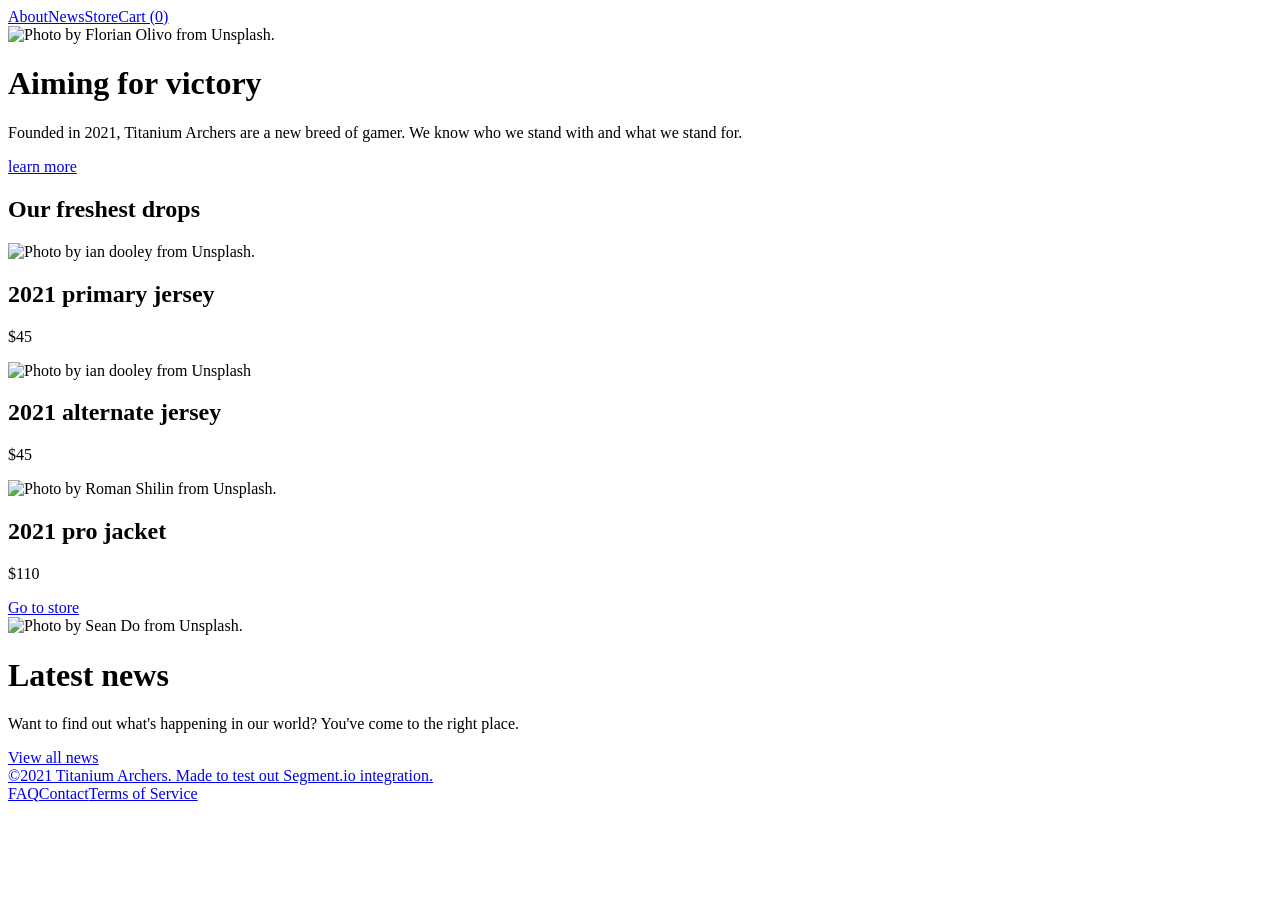
==== index.html @ 96008a9b "Update to raw permalink." ====
<html>
  
  <head>
    <meta charset="utf-8" />
    <title>Titanium Archers</title>
    <meta content="width=device-width, initial-scale=1" name="viewport" />
    <link href="https://raw.githubusercontent.com/philly-lim-segment/philly-lim-segment.github.io/f38d016e087133a6d7b415a7e4086a808b5444dc/assets/css/index.css"
        rel="stylesheet" type="text/css" />
    <script>
      !function(){var analytics=window.analytics=window.analytics||[];if(!analytics.initialize)if(analytics.invoked)window.console&&console.error&&console.error("Segment snippet included twice.");else{analytics.invoked=!0;analytics.methods=["trackSubmit","trackClick","trackLink","trackForm","pageview","identify","reset","group","track","ready","alias","debug","page","once","off","on","addSourceMiddleware","addIntegrationMiddleware","setAnonymousId","addDestinationMiddleware"];analytics.factory=function(e){return function(){var t=Array.prototype.slice.call(arguments);t.unshift(e);analytics.push(t);return analytics}};for(var e=0;e<analytics.methods.length;e++){var key=analytics.methods[e];analytics[key]=analytics.factory(key)}analytics.load=function(key,e){var t=document.createElement("script");t.type="text/javascript";t.async=!0;t.src="https://cdn.segment.com/analytics.js/v1/" + key + "/analytics.min.js";var n=document.getElementsByTagName("script")[0];n.parentNode.insertBefore(t,n);analytics._loadOptions=e};analytics._writeKey="2pdkknQ1s7WfhbpKEZfDA4I4xdh7lkjy";analytics.SNIPPET_VERSION="4.13.2";
      analytics.load("2pdkknQ1s7WfhbpKEZfDA4I4xdh7lkjy");
      analytics.page();
      }}();
    </script>
  
  </head>
  
  <body class="body">
    <div data-collapse="medium" data-animation="default" data-duration="400" role="banner" class="navbar w-nav">
        <div class="container w-container"><a href="#" class="brand w-nav-brand"><img
                    src="https://raw.githubusercontent.com/philly-lim-segment/philly-lim-segment.github.io/f38d016e087133a6d7b415a7e4086a808b5444dc/assets/branding/Logotype_TitaniumArchers.svg"
                    loading="lazy" alt="" class="image" /></a>
            <nav role="navigation" class="w-nav-menu"><a href="#" class="w-nav-link">About</a><a href="#"
                    class="w-nav-link">News</a><a href="#" class="w-nav-link">Store</a><a href="#"
                    class="w-nav-link">Cart (0)</a></nav>
            <div class="menu-button w-nav-button">
                <div class="w-icon-nav-menu"></div>
            </div>
        </div>
    </div>
    <header id="hero" class="hero header">
        <div class="flex-container header w-container">
            <div class="hero-image-mask header"><img
                    src="https://raw.githubusercontent.com/philly-lim-segment/philly-lim-segment.github.io/f38d016e087133a6d7b415a7e4086a808b5444dc/assets/images/florian-olivo-Mf23RF8xArY-unsplash.jpg"
                    sizes="(max-width: 767px) 100vw, 66vw"
                    alt="Photo by Florian Olivo from Unsplash."
                    class="hero-image header" /></div>
            <div class="div-block">
                <h1 class="heading-1">Aiming for victory</h1>
                <p class="paragraph">Founded in 2021, Titanium Archers are a new breed of gamer. We know who we stand
                    with and what we stand for.</p><a href="#" class="button w-button">learn more</a>
            </div>
        </div>
    </header>
    <section id="cards-section" class="merch">
        <div class="centered-container w-container">
            <h1 class="heading-1">Our freshest drops</h1>
            <div class="cards-grid-container">
                <div id="w-node-feea7abb-31f7-f611-3bdf-714df68090cf-1eb05556">
                    <div class="cards-image-mask"><img
                            src="https://raw.githubusercontent.com/philly-lim-segment/philly-lim-segment.github.io/f38d016e087133a6d7b415a7e4086a808b5444dc/assets/images/ian-dooley-wzRKn-AjKf4-unsplash.jpg"
                            sizes="(max-width: 479px) 87vw, (max-width: 767px) 92vw, (max-width: 991px) 31vw, 30vw"
                            alt="Photo by ian dooley from Unsplash."
                            class="cards-image" /></div>
                    <h2 class="heading-2">2021 primary jersey</h2>
                    <p class="paragraph">$45</p>
                </div>
                <div id="w-node-feea7abb-31f7-f611-3bdf-714df68090d6-1eb05556">
                    <div class="cards-image-mask"><img
                            src="https://raw.githubusercontent.com/philly-lim-segment/philly-lim-segment.github.io/f38d016e087133a6d7b415a7e4086a808b5444dc/assets/images/ian-dooley-FoF0w-d6Z74-unsplash.jpg"
                            sizes="(max-width: 479px) 87vw, (max-width: 767px) 92vw, (max-width: 991px) 31vw, 30vw"
                            alt="Photo by ian dooley from Unsplash"
                            class="cards-image" /></div>
                    <h2 id="w-node-feea7abb-31f7-f611-3bdf-714df68090d9-1eb05556" class="heading-2">2021 alternate
                        jersey</h2>
                    <p id="w-node-feea7abb-31f7-f611-3bdf-714df68090db-1eb05556" class="paragraph">$45</p>
                </div>
                <div id="w-node-feea7abb-31f7-f611-3bdf-714df68090dd-1eb05556">
                    <div class="cards-image-mask"><img
                            src="https://raw.githubusercontent.com/philly-lim-segment/philly-lim-segment.github.io/f38d016e087133a6d7b415a7e4086a808b5444dc/assets/images/roman-shilin-IDmp9MxIou4-unsplash.jpg"
                            sizes="(max-width: 479px) 87vw, (max-width: 767px) 92vw, (max-width: 991px) 31vw, 30vw"
                            alt="Photo by Roman Shilin from Unsplash."
                            class="cards-image" /></div>
                    <h2 id="w-node-feea7abb-31f7-f611-3bdf-714df68090e0-1eb05556" class="heading-2">2021 pro jacket</h2>
                    <p id="w-node-feea7abb-31f7-f611-3bdf-714df68090e2-1eb05556" class="paragraph">$110</p>
                </div>
            </div><a href="#" class="button w-button">Go to store</a>
        </div>
    </section>
    <header id="hero" class="hero footer">
        <div class="flex-container w-container">
            <div class="hero-image-mask footer"><img
                    src="https://raw.githubusercontent.com/philly-lim-segment/philly-lim-segment.github.io/f38d016e087133a6d7b415a7e4086a808b5444dc/assets/images/sean-do-EHLd2utEf68-unsplash.jpg"
                    sizes="(max-width: 767px) 100vw, 66vw"
                    alt="Photo by Sean Do from Unsplash."
                    class="hero-image footer" /></div>
            <div class="div-block footer">
                <h1 class="heading-1">Latest news</h1>
                <p class="paragraph">Want to find out what&#x27;s happening in our world? You&#x27;ve come to the right
                    place.</p><a href="#" class="button w-button">View all news</a>
            </div>
        </div>
    </header>
    <div data-collapse="medium" data-animation="default" data-duration="400" role="banner" class="navbar-footer w-nav">
        <div class="container w-container">
            <nav role="navigation" class="nav-menu w-nav-menu"><a href="#" class="w-nav-link">©2021 Titanium Archers. Made to test out Segment.io integration.</a>
            </nav>
            <nav role="navigation" class="w-nav-menu"><a href="#" class="w-nav-link">FAQ</a><a href="#"
                    class="w-nav-link">Contact</a><a href="#" class="w-nav-link">Terms of Service</a></nav>
        </div>
    </div>
  </body>
  
</html>
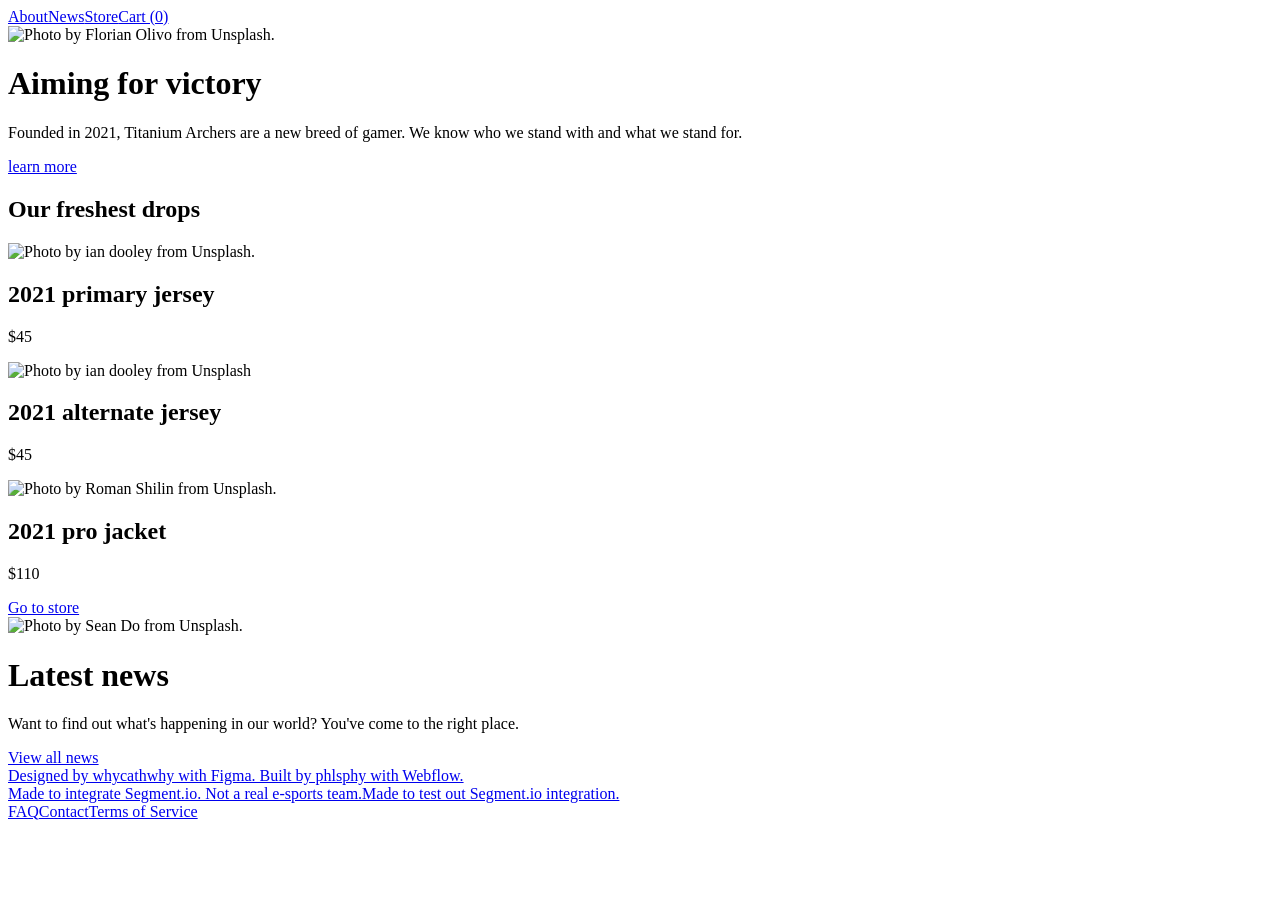
==== commit 2b51f427: "Add credits." ====
--- a/index.html
+++ b/index.html
@@ -93,7 +93,7 @@
     </header>
     <div data-collapse="medium" data-animation="default" data-duration="400" role="banner" class="navbar-footer w-nav">
         <div class="container w-container">
-            <nav role="navigation" class="nav-menu w-nav-menu"><a href="#" class="w-nav-link">©2021 Titanium Archers. Made to test out Segment.io integration.</a>
+            <nav role="navigation" class="nav-menu w-nav-menu"><a href="#" class="w-nav-link">Designed by whycathwhy with Figma. Built by phlsphy with Webflow.<br/>Made to integrate Segment.io. Not a real e-sports team.Made to test out Segment.io integration.</a>
             </nav>
             <nav role="navigation" class="w-nav-menu"><a href="#" class="w-nav-link">FAQ</a><a href="#"
                     class="w-nav-link">Contact</a><a href="#" class="w-nav-link">Terms of Service</a></nav>
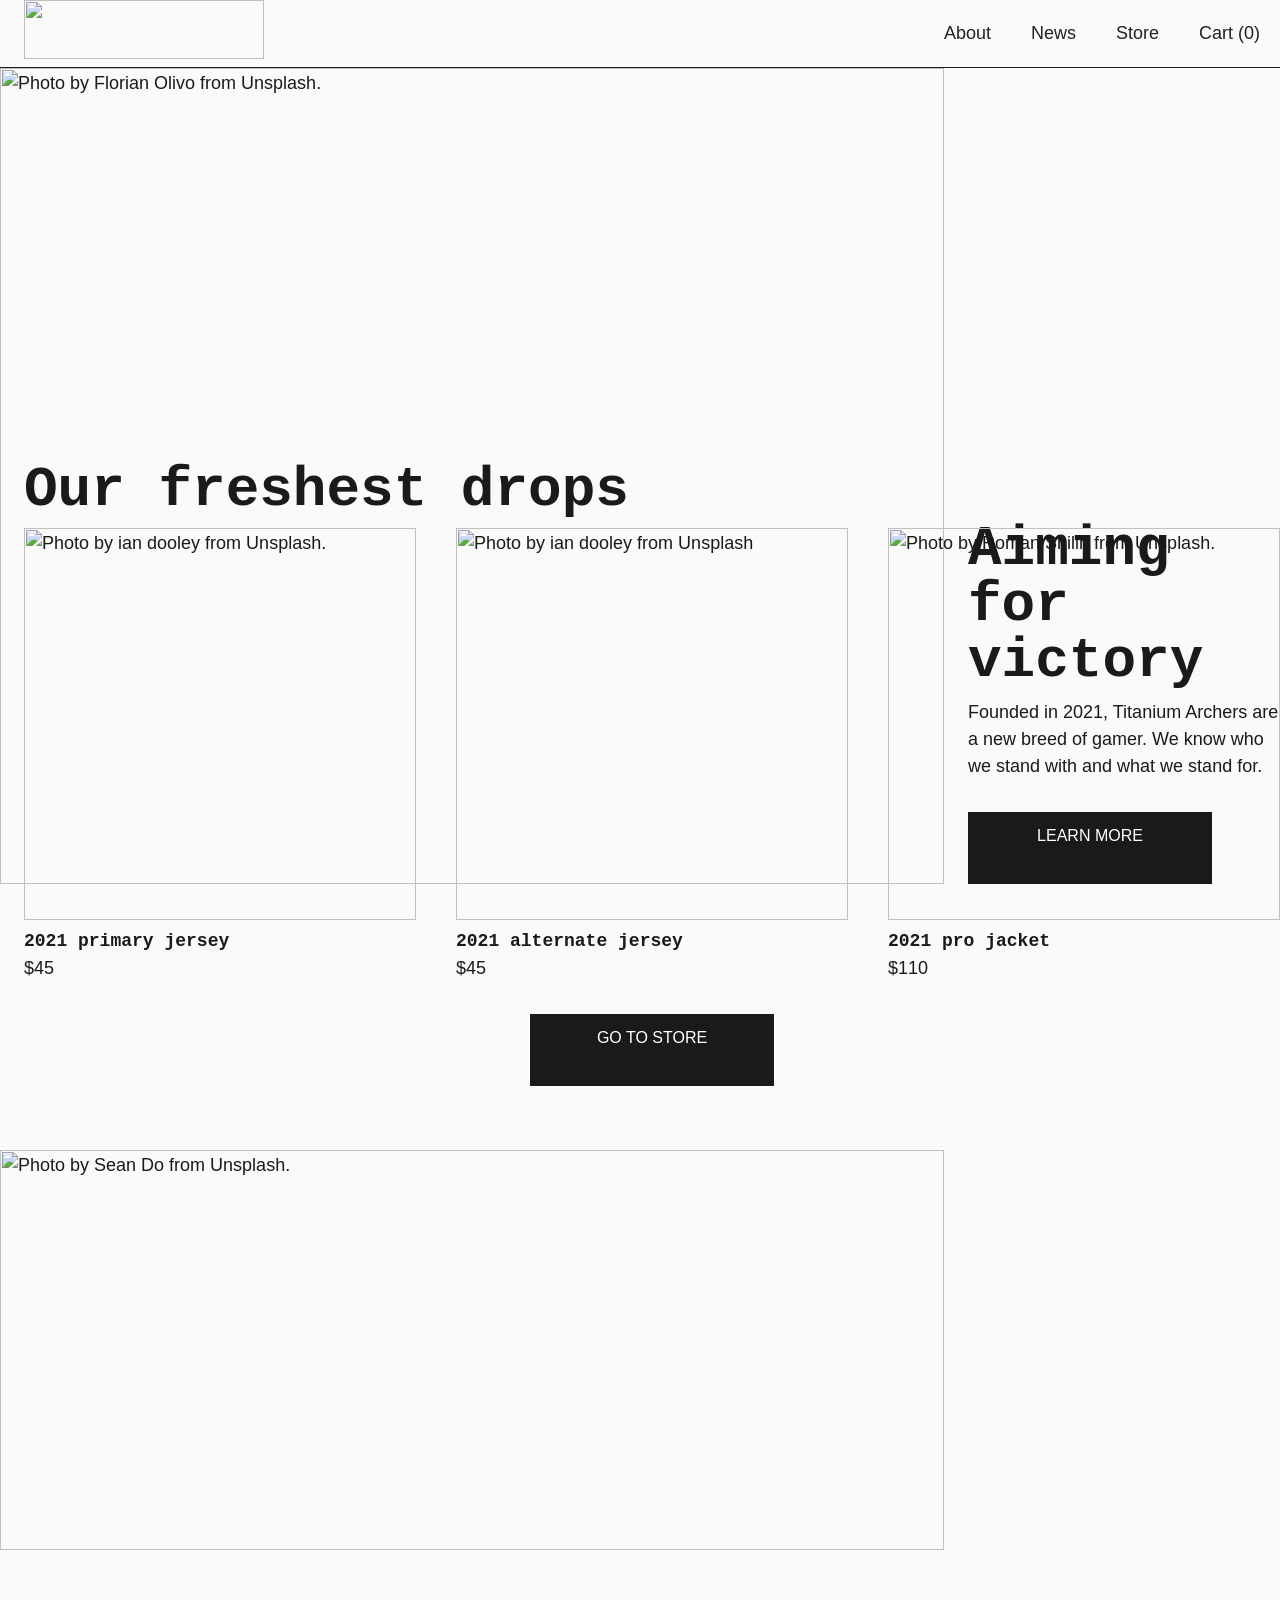
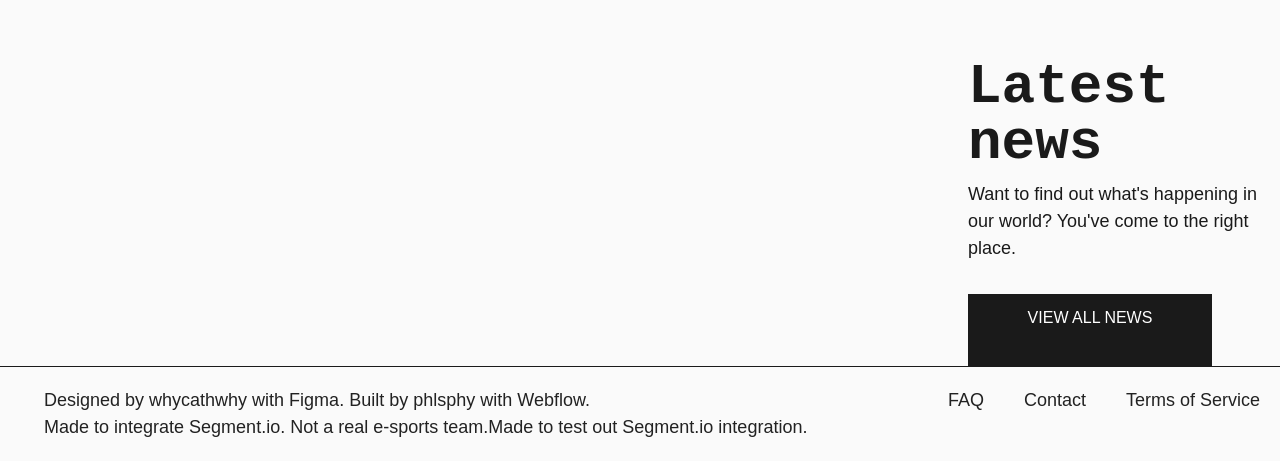
==== commit 1ff64597: "Fix attempt again at CSS." ====
--- a/index.html
+++ b/index.html
@@ -4,8 +4,11 @@
     <meta charset="utf-8" />
     <title>Titanium Archers</title>
     <meta content="width=device-width, initial-scale=1" name="viewport" />
-    <link href="https://raw.githubusercontent.com/philly-lim-segment/philly-lim-segment.github.io/f38d016e087133a6d7b415a7e4086a808b5444dc/assets/css/index.css"
+    <link href="/assets/css/index.css"
         rel="stylesheet" type="text/css" />
+    <link rel="preconnect" href="https://fonts.gstatic.com">
+    <link href="https://fonts.googleapis.com/css2?family=IBM+Plex+Mono:wght@700&family=Work+Sans&display=swap" rel="stylesheet">
+    
     <script>
       !function(){var analytics=window.analytics=window.analytics||[];if(!analytics.initialize)if(analytics.invoked)window.console&&console.error&&console.error("Segment snippet included twice.");else{analytics.invoked=!0;analytics.methods=["trackSubmit","trackClick","trackLink","trackForm","pageview","identify","reset","group","track","ready","alias","debug","page","once","off","on","addSourceMiddleware","addIntegrationMiddleware","setAnonymousId","addDestinationMiddleware"];analytics.factory=function(e){return function(){var t=Array.prototype.slice.call(arguments);t.unshift(e);analytics.push(t);return analytics}};for(var e=0;e<analytics.methods.length;e++){var key=analytics.methods[e];analytics[key]=analytics.factory(key)}analytics.load=function(key,e){var t=document.createElement("script");t.type="text/javascript";t.async=!0;t.src="https://cdn.segment.com/analytics.js/v1/" + key + "/analytics.min.js";var n=document.getElementsByTagName("script")[0];n.parentNode.insertBefore(t,n);analytics._loadOptions=e};analytics._writeKey="2pdkknQ1s7WfhbpKEZfDA4I4xdh7lkjy";analytics.SNIPPET_VERSION="4.13.2";
       analytics.load("2pdkknQ1s7WfhbpKEZfDA4I4xdh7lkjy");
--- a/assets/css/index.css
+++ b/assets/css/index.css
@@ -0,0 +1,467 @@
+/* Generated on: Sun May 16 2021 14:53:35 GMT+0000 (Coordinated Universal Time) */
+/* ==========================================================================
+   normalize.css v3.0.3 | MIT License | github.com/necolas/normalize.css 
+   ========================================================================== */
+/*! normalize.css v3.0.3 | MIT License | github.com/necolas/normalize.css */html{font-family:sans-serif;-ms-text-size-adjust:100%;-webkit-text-size-adjust:100%}body{margin:0}article,aside,details,figcaption,figure,footer,header,hgroup,main,menu,nav,section,summary{display:block}audio,canvas,progress,video{display:inline-block;vertical-align:baseline}audio:not([controls]){display:none;height:0}[hidden],template{display:none}a{background-color:transparent}a:active,a:hover{outline:0}abbr[title]{border-bottom:1px dotted}b,strong{font-weight:bold}dfn{font-style:italic}h1{font-size:2em;margin:.67em 0}mark{background:#ff0;color:#000}small{font-size:80%}sub,sup{font-size:75%;line-height:0;position:relative;vertical-align:baseline}sup{top:-0.5em}sub{bottom:-0.25em}img{border:0}svg:not(:root){overflow:hidden}figure{margin:1em 40px}hr{box-sizing:content-box;height:0}pre{overflow:auto}code,kbd,pre,samp{font-family:monospace,monospace;font-size:1em}button,input,optgroup,select,textarea{color:inherit;font:inherit;margin:0}button{overflow:visible}button,select{text-transform:none}button,html input[type="button"],input[type="reset"]{-webkit-appearance:button;cursor:pointer}button[disabled],html input[disabled]{cursor:default}button::-moz-focus-inner,input::-moz-focus-inner{border:0;padding:0}input{line-height:normal}input[type="checkbox"],input[type="radio"]{box-sizing:border-box;padding:0}input[type="number"]::-webkit-inner-spin-button,input[type="number"]::-webkit-outer-spin-button{height:auto}input[type="search"]{-webkit-appearance:none}input[type="search"]::-webkit-search-cancel-button,input[type="search"]::-webkit-search-decoration{-webkit-appearance:none}fieldset{border:1px solid #c0c0c0;margin:0 2px;padding:.35em .625em .75em}legend{border:0;padding:0}textarea{overflow:auto}optgroup{font-weight:bold}table{border-collapse:collapse;border-spacing:0}td,th{padding:0}
+
+/* ==========================================================================
+   Start of base Webflow CSS - If you're looking for some ultra-clean CSS, skip the boilerplate and see the unminified code below.
+   ========================================================================== */
+    html{height:100%}body{margin:0;min-height:100%;background-color:#fff;font-family:Arial,sans-serif;font-size:14px;line-height:20px;color:#333}img{max-width:100%;vertical-align:middle;display:inline-block}html.w-mod-touch *{background-attachment:scroll !important}.w-block{display:block}.w-inline-block{max-width:100%;display:inline-block}.w-clearfix:before,.w-clearfix:after{content:" ";display:table;grid-column-start:1;grid-row-start:1;grid-column-end:2;grid-row-end:2}.w-clearfix:after{clear:both}.w-hidden{display:none}.w-button{display:inline-block;padding:9px 15px;background-color:#3898EC;color:white;border:0;line-height:inherit;text-decoration:none;cursor:pointer;border-radius:0}input.w-button{-webkit-appearance:button}html[data-w-dynpage] [data-w-cloak]{color:transparent !important}.w-webflow-badge,.w-webflow-badge *{position:static;left:auto;top:auto;right:auto;bottom:auto;z-index:auto;display:block;visibility:visible;overflow:visible;overflow-x:visible;overflow-y:visible;box-sizing:border-box;width:auto;height:auto;max-height:none;max-width:none;min-height:0;min-width:0;margin:0;padding:0;float:none;clear:none;border:0 none transparent;border-radius:0;background:none;background-image:none;background-position:0 0;background-size:auto auto;background-repeat:repeat;background-origin:padding-box;background-clip:border-box;background-attachment:scroll;background-color:transparent;box-shadow:none;opacity:1;transform:none;transition:none;direction:ltr;font-family:inherit;font-weight:inherit;color:inherit;font-size:inherit;line-height:inherit;font-style:inherit;font-variant:inherit;text-align:inherit;letter-spacing:inherit;text-decoration:inherit;text-indent:0;text-transform:inherit;list-style-type:disc;text-shadow:none;font-smoothing:auto;vertical-align:baseline;cursor:inherit;white-space:inherit;word-break:normal;word-spacing:normal;word-wrap:normal}.w-webflow-badge{position:fixed !important;display:inline-block !important;visibility:visible !important;z-index:2147483647 !important;top:auto !important;right:12px !important;bottom:12px !important;left:auto !important;color:#AAADB0 !important;background-color:#fff !important;border-radius:3px !important;padding:6px 8px 6px 6px !important;font-size:12px !important;opacity:1 !important;line-height:14px !important;text-decoration:none !important;transform:none !important;margin:0 !important;width:auto !important;height:auto !important;overflow:visible !important;white-space:nowrap;box-shadow:0 0 0 1px rgba(0,0,0,0.1),0 1px 3px rgba(0,0,0,0.1);cursor:pointer}.w-webflow-badge>img{display:inline-block !important;visibility:visible !important;opacity:1 !important;vertical-align:middle !important}h1,h2,h3,h4,h5,h6{font-weight:bold;margin-bottom:10px}h1{font-size:38px;line-height:44px;margin-top:20px}h2{font-size:32px;line-height:36px;margin-top:20px}h3{font-size:24px;line-height:30px;margin-top:20px}h4{font-size:18px;line-height:24px;margin-top:10px}h5{font-size:14px;line-height:20px;margin-top:10px}h6{font-size:12px;line-height:18px;margin-top:10px}p{margin-top:0;margin-bottom:10px}blockquote{margin:0 0 10px 0;padding:10px 20px;border-left:5px solid #E2E2E2;font-size:18px;line-height:22px}figure{margin:0;margin-bottom:10px}figcaption{margin-top:5px;text-align:center}ul,ol{margin-top:0;margin-bottom:10px;padding-left:40px}.w-list-unstyled{padding-left:0;list-style:none}.w-embed:before,.w-embed:after{content:" ";display:table;grid-column-start:1;grid-row-start:1;grid-column-end:2;grid-row-end:2}.w-embed:after{clear:both}.w-video{width:100%;position:relative;padding:0}.w-video iframe,.w-video object,.w-video embed{position:absolute;top:0;left:0;width:100%;height:100%}fieldset{padding:0;margin:0;border:0}button,html input[type="button"],input[type="reset"]{border:0;cursor:pointer;-webkit-appearance:button}.w-form{margin:0 0 15px}.w-form-done{display:none;padding:20px;text-align:center;background-color:#dddddd}.w-form-fail{display:none;margin-top:10px;padding:10px;background-color:#ffdede}label{display:block;margin-bottom:5px;font-weight:bold}.w-input,.w-select{display:block;width:100%;height:38px;padding:8px 12px;margin-bottom:10px;font-size:14px;line-height:1.42857143;color:#333333;vertical-align:middle;background-color:#ffffff;border:1px solid #cccccc}.w-input:-moz-placeholder,.w-select:-moz-placeholder{color:#999}.w-input::-moz-placeholder,.w-select::-moz-placeholder{color:#999;opacity:1}.w-input:-ms-input-placeholder,.w-select:-ms-input-placeholder{color:#999}.w-input::-webkit-input-placeholder,.w-select::-webkit-input-placeholder{color:#999}.w-input:focus,.w-select:focus{border-color:#3898EC;outline:0}.w-input[disabled],.w-select[disabled],.w-input[readonly],.w-select[readonly],fieldset[disabled] .w-input,fieldset[disabled] .w-select{cursor:not-allowed;background-color:#eeeeee}textarea.w-input,textarea.w-select{height:auto}.w-select{background-color:#f3f3f3}.w-select[multiple]{height:auto}.w-form-label{display:inline-block;cursor:pointer;font-weight:normal;margin-bottom:0}.w-radio{display:block;margin-bottom:5px;padding-left:20px}.w-radio:before,.w-radio:after{content:" ";display:table;grid-column-start:1;grid-row-start:1;grid-column-end:2;grid-row-end:2}.w-radio:after{clear:both}.w-radio-input{margin:4px 0 0;margin-top:1px \9;line-height:normal;float:left;margin-left:-20px}.w-radio-input{margin-top:3px}.w-file-upload{display:block;margin-bottom:10px}.w-file-upload-input{width:.1px;height:.1px;opacity:0;overflow:hidden;position:absolute;z-index:-100}.w-file-upload-default,.w-file-upload-uploading,.w-file-upload-success{display:inline-block;color:#333333}.w-file-upload-error{display:block;margin-top:10px}.w-file-upload-default.w-hidden,.w-file-upload-uploading.w-hidden,.w-file-upload-error.w-hidden,.w-file-upload-success.w-hidden{display:none}.w-file-upload-uploading-btn{display:flex;font-size:14px;font-weight:normal;cursor:pointer;margin:0;padding:8px 12px;border:1px solid #cccccc;background-color:#fafafa}.w-file-upload-file{display:flex;flex-grow:1;justify-content:space-between;margin:0;padding:8px 9px 8px 11px;border:1px solid #cccccc;background-color:#fafafa}.w-file-upload-file-name{font-size:14px;font-weight:normal;display:block}.w-file-remove-link{margin-top:3px;margin-left:10px;width:auto;height:auto;padding:3px;display:block;cursor:pointer}.w-icon-file-upload-remove{margin:auto;font-size:10px}.w-file-upload-error-msg{display:inline-block;color:#ea384c;padding:2px 0}.w-file-upload-info{display:inline-block;line-height:38px;padding:0 12px}.w-file-upload-label{display:inline-block;font-size:14px;font-weight:normal;cursor:pointer;margin:0;padding:8px 12px;border:1px solid #cccccc;background-color:#fafafa}.w-icon-file-upload-icon,.w-icon-file-upload-uploading{display:inline-block;margin-right:8px;width:20px}.w-icon-file-upload-uploading{height:20px}.w-container{margin-left:auto;margin-right:auto;max-width:940px}.w-container:before,.w-container:after{content:" ";display:table;grid-column-start:1;grid-row-start:1;grid-column-end:2;grid-row-end:2}.w-container:after{clear:both}.w-container .w-row{margin-left:-10px;margin-right:-10px}.w-row:before,.w-row:after{content:" ";display:table;grid-column-start:1;grid-row-start:1;grid-column-end:2;grid-row-end:2}.w-row:after{clear:both}.w-row .w-row{margin-left:0;margin-right:0}.w-col{position:relative;float:left;width:100%;min-height:1px;padding-left:10px;padding-right:10px}.w-col .w-col{padding-left:0;padding-right:0}.w-col-1{width:8.33333333%}.w-col-2{width:16.66666667%}.w-col-3{width:25%}.w-col-4{width:33.33333333%}.w-col-5{width:41.66666667%}.w-col-6{width:50%}.w-col-7{width:58.33333333%}.w-col-8{width:66.66666667%}.w-col-9{width:75%}.w-col-10{width:83.33333333%}.w-col-11{width:91.66666667%}.w-col-12{width:100%}.w-hidden-main{display:none !important}@media screen and (max-width:991px){.w-container{max-width:728px}.w-hidden-main{display:inherit !important}.w-hidden-medium{display:none !important}.w-col-medium-1{width:8.33333333%}.w-col-medium-2{width:16.66666667%}.w-col-medium-3{width:25%}.w-col-medium-4{width:33.33333333%}.w-col-medium-5{width:41.66666667%}.w-col-medium-6{width:50%}.w-col-medium-7{width:58.33333333%}.w-col-medium-8{width:66.66666667%}.w-col-medium-9{width:75%}.w-col-medium-10{width:83.33333333%}.w-col-medium-11{width:91.66666667%}.w-col-medium-12{width:100%}.w-col-stack{width:100%;left:auto;right:auto}}@media screen and (max-width:767px){.w-hidden-main{display:inherit !important}.w-hidden-medium{display:inherit !important}.w-hidden-small{display:none !important}.w-row,.w-container .w-row{margin-left:0;margin-right:0}.w-col{width:100%;left:auto;right:auto}.w-col-small-1{width:8.33333333%}.w-col-small-2{width:16.66666667%}.w-col-small-3{width:25%}.w-col-small-4{width:33.33333333%}.w-col-small-5{width:41.66666667%}.w-col-small-6{width:50%}.w-col-small-7{width:58.33333333%}.w-col-small-8{width:66.66666667%}.w-col-small-9{width:75%}.w-col-small-10{width:83.33333333%}.w-col-small-11{width:91.66666667%}.w-col-small-12{width:100%}}@media screen and (max-width:479px){.w-container{max-width:none}.w-hidden-main{display:inherit !important}.w-hidden-medium{display:inherit !important}.w-hidden-small{display:inherit !important}.w-hidden-tiny{display:none !important}.w-col{width:100%}.w-col-tiny-1{width:8.33333333%}.w-col-tiny-2{width:16.66666667%}.w-col-tiny-3{width:25%}.w-col-tiny-4{width:33.33333333%}.w-col-tiny-5{width:41.66666667%}.w-col-tiny-6{width:50%}.w-col-tiny-7{width:58.33333333%}.w-col-tiny-8{width:66.66666667%}.w-col-tiny-9{width:75%}.w-col-tiny-10{width:83.33333333%}.w-col-tiny-11{width:91.66666667%}.w-col-tiny-12{width:100%}}.w-widget{position:relative}.w-widget-map{width:100%;height:400px}.w-widget-map label{width:auto;display:inline}.w-widget-map img{max-width:inherit}.w-widget-map .gm-style-iw{text-align:center}.w-widget-map .gm-style-iw>button{display:none !important}.w-widget-twitter{overflow:hidden}.w-widget-twitter-count-shim{display:inline-block;vertical-align:top;position:relative;width:28px;height:20px;text-align:center;background:white;border:#758696 solid 1px;border-radius:3px}.w-widget-twitter-count-shim *{pointer-events:none;-webkit-user-select:none;-moz-user-select:none;-ms-user-select:none;user-select:none}.w-widget-twitter-count-shim .w-widget-twitter-count-inner{position:relative;font-size:15px;line-height:12px;text-align:center;color:#999;font-family:serif}.w-widget-twitter-count-shim .w-widget-twitter-count-clear{position:relative;display:block}.w-widget-twitter-count-shim.w--large{width:36px;height:28px}.w-widget-twitter-count-shim.w--large .w-widget-twitter-count-inner{font-size:18px;line-height:18px}.w-widget-twitter-count-shim:not(.w--vertical){margin-left:5px;margin-right:8px}.w-widget-twitter-count-shim:not(.w--vertical).w--large{margin-left:6px}.w-widget-twitter-count-shim:not(.w--vertical):before,.w-widget-twitter-count-shim:not(.w--vertical):after{top:50%;left:0;border:solid transparent;content:" ";height:0;width:0;position:absolute;pointer-events:none}.w-widget-twitter-count-shim:not(.w--vertical):before{border-color:rgba(117,134,150,0);border-right-color:#5d6c7b;border-width:4px;margin-left:-9px;margin-top:-4px}.w-widget-twitter-count-shim:not(.w--vertical).w--large:before{border-width:5px;margin-left:-10px;margin-top:-5px}.w-widget-twitter-count-shim:not(.w--vertical):after{border-color:rgba(255,255,255,0);border-right-color:white;border-width:4px;margin-left:-8px;margin-top:-4px}.w-widget-twitter-count-shim:not(.w--vertical).w--large:after{border-width:5px;margin-left:-9px;margin-top:-5px}.w-widget-twitter-count-shim.w--vertical{width:61px;height:33px;margin-bottom:8px}.w-widget-twitter-count-shim.w--vertical:before,.w-widget-twitter-count-shim.w--vertical:after{top:100%;left:50%;border:solid transparent;content:" ";height:0;width:0;position:absolute;pointer-events:none}.w-widget-twitter-count-shim.w--vertical:before{border-color:rgba(117,134,150,0);border-top-color:#5d6c7b;border-width:5px;margin-left:-5px}.w-widget-twitter-count-shim.w--vertical:after{border-color:rgba(255,255,255,0);border-top-color:white;border-width:4px;margin-left:-4px}.w-widget-twitter-count-shim.w--vertical .w-widget-twitter-count-inner{font-size:18px;line-height:22px}.w-widget-twitter-count-shim.w--vertical.w--large{width:76px}.w-widget-gplus{overflow:hidden}.w-background-video{position:relative;overflow:hidden;height:500px;color:white}.w-background-video>video{background-size:cover;background-position:50% 50%;position:absolute;margin:auto;width:100%;height:100%;right:-100%;bottom:-100%;top:-100%;left:-100%;object-fit:cover;z-index:-100}.w-background-video>video::-webkit-media-controls-start-playback-button{display:none !important;-webkit-appearance:none}.w-slider{position:relative;height:300px;text-align:center;background:#dddddd;clear:both;-webkit-tap-highlight-color:rgba(0,0,0,0);tap-highlight-color:rgba(0,0,0,0)}.w-slider-mask{position:relative;display:block;overflow:hidden;z-index:1;left:0;right:0;height:100%;white-space:nowrap}.w-slide{position:relative;display:inline-block;vertical-align:top;width:100%;height:100%;white-space:normal;text-align:left}.w-slider-nav{position:absolute;z-index:2;top:auto;right:0;bottom:0;left:0;margin:auto;padding-top:10px;height:40px;text-align:center;-webkit-tap-highlight-color:rgba(0,0,0,0);tap-highlight-color:rgba(0,0,0,0)}.w-slider-nav.w-round>div{border-radius:100%}.w-slider-nav.w-num>div{width:auto;height:auto;padding:.2em .5em;font-size:inherit;line-height:inherit}.w-slider-nav.w-shadow>div{box-shadow:0 0 3px rgba(51,51,51,0.4)}.w-slider-nav-invert{color:#fff}.w-slider-nav-invert>div{background-color:rgba(34,34,34,0.4)}.w-slider-nav-invert>div.w-active{background-color:#222}.w-slider-dot{position:relative;display:inline-block;width:1em;height:1em;background-color:rgba(255,255,255,0.4);cursor:pointer;margin:0 3px .5em;transition:background-color 100ms,color 100ms}.w-slider-dot.w-active{background-color:#fff}.w-slider-dot:focus{outline:none;box-shadow:0 0 0 2px #fff}.w-slider-dot:focus.w-active{box-shadow:none}.w-slider-arrow-left,.w-slider-arrow-right{position:absolute;width:80px;top:0;right:0;bottom:0;left:0;margin:auto;cursor:pointer;overflow:hidden;color:white;font-size:40px;-webkit-tap-highlight-color:rgba(0,0,0,0);tap-highlight-color:rgba(0,0,0,0);-webkit-user-select:none;-moz-user-select:none;-ms-user-select:none;user-select:none}.w-slider-arrow-left [class^="w-icon-"],.w-slider-arrow-right [class^="w-icon-"],.w-slider-arrow-left [class*=" w-icon-"],.w-slider-arrow-right [class*=" w-icon-"]{position:absolute}.w-slider-arrow-left:focus,.w-slider-arrow-right:focus{outline:0}.w-slider-arrow-left{z-index:3;right:auto}.w-slider-arrow-right{z-index:4;left:auto}.w-icon-slider-left,.w-icon-slider-right{top:0;right:0;bottom:0;left:0;margin:auto;width:1em;height:1em}.w-slider-aria-label{border:0;clip:rect(0 0 0 0);height:1px;margin:-1px;overflow:hidden;padding:0;position:absolute;width:1px}.w-dropdown{display:inline-block;position:relative;text-align:left;margin-left:auto;margin-right:auto;z-index:900}.w-dropdown-btn,.w-dropdown-toggle,.w-dropdown-link{position:relative;vertical-align:top;text-decoration:none;color:#222222;padding:20px;text-align:left;margin-left:auto;margin-right:auto;white-space:nowrap}.w-dropdown-toggle{-webkit-user-select:none;-moz-user-select:none;-ms-user-select:none;user-select:none;display:inline-block;cursor:pointer;padding-right:40px}.w-dropdown-toggle:focus{outline:0}.w-icon-dropdown-toggle{position:absolute;top:0;right:0;bottom:0;margin:auto;margin-right:20px;width:1em;height:1em}.w-dropdown-list{position:absolute;background:#dddddd;display:none;min-width:100%}.w-dropdown-list.w--open{display:block}.w-dropdown-link{padding:10px 20px;display:block;color:#222222}.w-dropdown-link.w--current{color:#0082f3}.w-dropdown-link:focus{outline:0}@media screen and (max-width:767px){.w-nav-brand{padding-left:10px}}.w-lightbox-backdrop{color:#000;cursor:auto;font-family:serif;font-size:medium;font-style:normal;font-variant:normal;font-weight:normal;letter-spacing:normal;line-height:normal;list-style:disc;text-align:start;text-indent:0;text-shadow:none;text-transform:none;visibility:visible;white-space:normal;word-break:normal;word-spacing:normal;word-wrap:normal;position:fixed;top:0;right:0;bottom:0;left:0;color:#fff;font-family:"Helvetica Neue",Helvetica,Ubuntu,"Segoe UI",Verdana,sans-serif;font-size:17px;line-height:1.2;font-weight:300;text-align:center;background:rgba(0,0,0,0.9);z-index:2000;outline:0;opacity:0;-webkit-user-select:none;-moz-user-select:none;-ms-user-select:none;-webkit-tap-highlight-color:transparent;-webkit-transform:translate(0, 0)}.w-lightbox-backdrop,.w-lightbox-container{height:100%;overflow:auto;-webkit-overflow-scrolling:touch}.w-lightbox-content{position:relative;height:100vh;overflow:hidden}.w-lightbox-view{position:absolute;width:100vw;height:100vh;opacity:0}.w-lightbox-view:before{content:"";height:100vh}.w-lightbox-group,.w-lightbox-group .w-lightbox-view,.w-lightbox-group .w-lightbox-view:before{height:86vh}.w-lightbox-frame,.w-lightbox-view:before{display:inline-block;vertical-align:middle}.w-lightbox-figure{position:relative;margin:0}.w-lightbox-group .w-lightbox-figure{cursor:pointer}.w-lightbox-img{width:auto;height:auto;max-width:none}.w-lightbox-image{display:block;float:none;max-width:100vw;max-height:100vh}.w-lightbox-group .w-lightbox-image{max-height:86vh}.w-lightbox-caption{position:absolute;right:0;bottom:0;left:0;padding:.5em 1em;background:rgba(0,0,0,0.4);text-align:left;text-overflow:ellipsis;white-space:nowrap;overflow:hidden}.w-lightbox-embed{position:absolute;top:0;right:0;bottom:0;left:0;width:100%;height:100%}.w-lightbox-control{position:absolute;top:0;width:4em;background-size:24px;background-repeat:no-repeat;background-position:center;cursor:pointer;-webkit-transition:all .3s;transition:all .3s}.w-lightbox-left{display:none;bottom:0;left:0;background-image:url("[data-uri]")}.w-lightbox-right{display:none;right:0;bottom:0;background-image:url("[data-uri]")}.w-lightbox-close{right:0;height:2.6em;background-image:url("[data-uri]");background-size:18px}.w-lightbox-strip{position:absolute;bottom:0;left:0;right:0;padding:0 1vh;line-height:0;white-space:nowrap;overflow-x:auto;overflow-y:hidden}.w-lightbox-item{display:inline-block;width:10vh;padding:2vh 1vh;box-sizing:content-box;cursor:pointer;-webkit-transform:translate3d(0, 0, 0)}.w-lightbox-active{opacity:.3}.w-lightbox-thumbnail{position:relative;height:10vh;background:#222;overflow:hidden}.w-lightbox-thumbnail-image{position:absolute;top:0;left:0}.w-lightbox-thumbnail .w-lightbox-tall{top:50%;width:100%;-webkit-transform:translate(0, -50%);-ms-transform:translate(0, -50%);transform:translate(0, -50%)}.w-lightbox-thumbnail .w-lightbox-wide{left:50%;height:100%;-webkit-transform:translate(-50%, 0);-ms-transform:translate(-50%, 0);transform:translate(-50%, 0)}.w-lightbox-spinner{position:absolute;top:50%;left:50%;box-sizing:border-box;width:40px;height:40px;margin-top:-20px;margin-left:-20px;border:5px solid rgba(0,0,0,0.4);border-radius:50%;-webkit-animation:spin .8s infinite linear;animation:spin .8s infinite linear}.w-lightbox-spinner:after{content:"";position:absolute;top:-4px;right:-4px;bottom:-4px;left:-4px;border:3px solid transparent;border-bottom-color:#fff;border-radius:50%}.w-lightbox-hide{display:none}.w-lightbox-noscroll{overflow:hidden}@media (min-width:768px){.w-lightbox-content{height:96vh;margin-top:2vh}.w-lightbox-view,.w-lightbox-view:before{height:96vh}.w-lightbox-group,.w-lightbox-group .w-lightbox-view,.w-lightbox-group .w-lightbox-view:before{height:84vh}.w-lightbox-image{max-width:96vw;max-height:96vh}.w-lightbox-group .w-lightbox-image{max-width:82.3vw;max-height:84vh}.w-lightbox-left,.w-lightbox-right{display:block;opacity:.5}.w-lightbox-close{opacity:.8}.w-lightbox-control:hover{opacity:1}}.w-lightbox-inactive,.w-lightbox-inactive:hover{opacity:0}.w-richtext:before,.w-richtext:after{content:" ";display:table;grid-column-start:1;grid-row-start:1;grid-column-end:2;grid-row-end:2}.w-richtext:after{clear:both}.w-richtext[contenteditable="true"]:before,.w-richtext[contenteditable="true"]:after{white-space:initial}.w-richtext ol,.w-richtext ul{overflow:hidden}.w-richtext .w-richtext-figure-selected.w-richtext-figure-type-video div:after,.w-richtext .w-richtext-figure-selected[data-rt-type="video"] div:after{outline:2px solid #2895f7}.w-richtext .w-richtext-figure-selected.w-richtext-figure-type-image div,.w-richtext .w-richtext-figure-selected[data-rt-type="image"] div{outline:2px solid #2895f7}.w-richtext figure.w-richtext-figure-type-video>div:after,.w-richtext figure[data-rt-type="video"]>div:after{content:'';position:absolute;display:none;left:0;top:0;right:0;bottom:0}.w-richtext figure{position:relative;max-width:60%}.w-richtext figure>div:before{cursor:default !important}.w-richtext figure img{width:100%}.w-richtext figure figcaption.w-richtext-figcaption-placeholder{opacity:.6}.w-richtext figure div{font-size:0;color:transparent}.w-richtext figure.w-richtext-figure-type-image,.w-richtext figure[data-rt-type="image"]{display:table}.w-richtext figure.w-richtext-figure-type-image>div,.w-richtext figure[data-rt-type="image"]>div{display:inline-block}.w-richtext figure.w-richtext-figure-type-image>figcaption,.w-richtext figure[data-rt-type="image"]>figcaption{display:table-caption;caption-side:bottom}.w-richtext figure.w-richtext-figure-type-video,.w-richtext figure[data-rt-type="video"]{width:60%;height:0}.w-richtext figure.w-richtext-figure-type-video iframe,.w-richtext figure[data-rt-type="video"] iframe{position:absolute;top:0;left:0;width:100%;height:100%}.w-richtext figure.w-richtext-figure-type-video>div,.w-richtext figure[data-rt-type="video"]>div{width:100%}.w-richtext figure.w-richtext-align-center{margin-right:auto;margin-left:auto;clear:both}.w-richtext figure.w-richtext-align-center.w-richtext-figure-type-image>div,.w-richtext figure.w-richtext-align-center[data-rt-type="image"]>div{max-width:100%}.w-richtext figure.w-richtext-align-normal{clear:both}.w-richtext figure.w-richtext-align-fullwidth{width:100%;max-width:100%;text-align:center;clear:both;display:block;margin-right:auto;margin-left:auto}.w-richtext figure.w-richtext-align-fullwidth>div{display:inline-block;padding-bottom:inherit}.w-richtext figure.w-richtext-align-fullwidth>figcaption{display:block}.w-richtext figure.w-richtext-align-floatleft{float:left;margin-right:15px;clear:none}.w-richtext figure.w-richtext-align-floatright{float:right;margin-left:15px;clear:none}.w-nav{position:relative;background:#dddddd;z-index:1000}.w-nav:before,.w-nav:after{content:" ";display:table;grid-column-start:1;grid-row-start:1;grid-column-end:2;grid-row-end:2}.w-nav:after{clear:both}.w-nav-brand{position:relative;float:left;text-decoration:none;color:#333333}.w-nav-link{position:relative;display:inline-block;vertical-align:top;text-decoration:none;color:#222222;padding:20px;text-align:left;margin-left:auto;margin-right:auto}.w-nav-link.w--current{color:#0082f3}.w-nav-menu{position:relative;float:right}[data-nav-menu-open]{display:block !important;position:absolute;top:100%;left:0;right:0;background:#C8C8C8;text-align:center;overflow:visible;min-width:200px}.w--nav-link-open{display:block;position:relative}.w-nav-overlay{position:absolute;overflow:hidden;display:none;top:100%;left:0;right:0;width:100%}.w-nav-overlay [data-nav-menu-open]{top:0}.w-nav[data-animation="over-left"] .w-nav-overlay{width:auto}.w-nav[data-animation="over-left"] .w-nav-overlay,.w-nav[data-animation="over-left"] [data-nav-menu-open]{right:auto;z-index:1;top:0}.w-nav[data-animation="over-right"] .w-nav-overlay{width:auto}.w-nav[data-animation="over-right"] .w-nav-overlay,.w-nav[data-animation="over-right"] [data-nav-menu-open]{left:auto;z-index:1;top:0}.w-nav-button{position:relative;float:right;padding:18px;font-size:24px;display:none;cursor:pointer;-webkit-tap-highlight-color:rgba(0,0,0,0);tap-highlight-color:rgba(0,0,0,0);-webkit-user-select:none;-moz-user-select:none;-ms-user-select:none;user-select:none}.w-nav-button:focus{outline:0}.w-nav-button.w--open{background-color:#C8C8C8;color:white}.w-nav[data-collapse="all"] .w-nav-menu{display:none}.w-nav[data-collapse="all"] .w-nav-button{display:block}.w--nav-dropdown-open{display:block}.w--nav-dropdown-toggle-open{display:block}.w--nav-dropdown-list-open{position:static}@media screen and (max-width:991px){.w-nav[data-collapse="medium"] .w-nav-menu{display:none}.w-nav[data-collapse="medium"] .w-nav-button{display:block}}@media screen and (max-width:767px){.w-nav[data-collapse="small"] .w-nav-menu{display:none}.w-nav[data-collapse="small"] .w-nav-button{display:block}.w-nav-brand{padding-left:10px}}@media screen and (max-width:479px){.w-nav[data-collapse="tiny"] .w-nav-menu{display:none}.w-nav[data-collapse="tiny"] .w-nav-button{display:block}}.w-tabs{position:relative}.w-tabs:before,.w-tabs:after{content:" ";display:table;grid-column-start:1;grid-row-start:1;grid-column-end:2;grid-row-end:2}.w-tabs:after{clear:both}.w-tab-menu{position:relative}.w-tab-link{position:relative;display:inline-block;vertical-align:top;text-decoration:none;padding:9px 30px;text-align:left;cursor:pointer;color:#222222;background-color:#dddddd}.w-tab-link.w--current{background-color:#C8C8C8}.w-tab-link:focus{outline:0}.w-tab-content{position:relative;display:block;overflow:hidden}.w-tab-pane{position:relative;display:none}.w--tab-active{display:block}@media screen and (max-width:479px){.w-tab-link{display:block}}.w-ix-emptyfix:after{content:""}@keyframes spin{0%{transform:rotate(0deg)}100%{transform:rotate(360deg)}}.w-dyn-empty{padding:10px;background-color:#dddddd}.w-dyn-hide{display:none !important}.w-dyn-bind-empty{display:none !important}.w-condition-invisible{display:none !important}
+
+   /* ==========================================================================
+      Start of custom Webflow CSS
+      ========================================================================== */
+
+   body {
+     font-family: 'Work Sans', sans-serif;
+     color: #1a1a1a;
+     font-size: 18px;
+     line-height: 27px;
+   }
+   
+   h1 {
+     margin-top: 20px;
+     margin-bottom: 10px;
+     font-family: 'IBM Plex Mono', monospace;
+     font-size: 38px;
+     line-height: 44px;
+     font-weight: 700;
+   }
+   
+   h2 {
+     margin-top: 8px;
+     margin-bottom: 0px;
+     font-family: 'IBM Plex Mono', monospace;
+     font-size: 18px;
+     line-height: 27px;
+     font-weight: 700;
+   }
+   
+   .heading-1 {
+     display: block;
+     font-family: 'IBM Plex Mono', monospace;
+     font-size: 56px;
+     line-height: 56px;
+     text-align: left;
+   }
+   
+   .navbar {
+     position: relative;
+     margin-top: auto;
+     margin-left: auto;
+     border-style: none none solid;
+     border-width: 0px 0px 1px;
+     border-color: #1a1a1a #000;
+     border-radius: 0px;
+     background-color: #fafafa;
+     background-image: -webkit-gradient(linear, left top, left bottom, from(#fafafa), to(#fafafa));
+     background-image: linear-gradient(180deg, #fafafa, #fafafa);
+   }
+   
+   .branding {
+     width: 240px;
+     max-width: 100%;
+     margin-left: 16px;
+   }
+   
+   .body {
+     margin-top: 0px;
+     margin-bottom: 0px;
+     background-color: #fafafa;
+     -o-object-fit: fill;
+     object-fit: fill;
+   }
+   
+   .button {
+     width: 212px;
+     height: 48px;
+     margin-top: 32px;
+     padding: 12px 16px;
+     background-color: #1a1a1a;
+     font-family: 'Work Sans', sans-serif;
+     font-size: 16px;
+     line-height: 24px;
+     text-align: center;
+     text-decoration: none;
+     text-transform: uppercase;
+   }
+   
+   .merch {
+     position: relative;
+     left: 0%;
+     top: 0%;
+     right: auto;
+     bottom: auto;
+     margin-top: 0px;
+     padding-top: 0px;
+     padding-bottom: 64px;
+   }
+   
+   .centered-container {
+     position: relative;
+     max-width: 1416px;
+     margin-right: auto;
+     margin-left: auto;
+     padding-top: 32px;
+     padding-left: 24px;
+     -webkit-box-flex: 1;
+     -webkit-flex: 1;
+     -ms-flex: 1;
+     flex: 1;
+     text-align: center;
+   }
+   
+   .cards-grid-container {
+     display: -ms-grid;
+     display: grid;
+     grid-auto-columns: 1fr;
+     grid-column-gap: 40px;
+     grid-row-gap: 40px;
+     -ms-grid-columns: 1fr 1fr 1fr;
+     grid-template-columns: 1fr 1fr 1fr;
+     -ms-grid-rows: auto;
+     grid-template-rows: auto;
+     text-align: left;
+   }
+   
+   .cards-image-mask {
+     position: relative;
+     overflow: hidden;
+     width: 100%;
+     padding-top: 100%;
+     border-radius: 0%;
+   }
+   
+   .cards-image {
+     position: absolute;
+     left: 0%;
+     top: 0%;
+     right: 0%;
+     bottom: 0%;
+     width: 100%;
+     height: 100%;
+     max-width: none;
+     -o-object-fit: cover;
+     object-fit: cover;
+     -o-object-position: 50% 50%;
+     object-position: 50% 50%;
+   }
+   
+   .hero {
+     position: relative;
+     left: auto;
+     display: block;
+     padding-top: 0px;
+     padding-bottom: 0px;
+     -webkit-box-align: center;
+     -webkit-align-items: center;
+     -ms-flex-align: center;
+     align-items: center;
+   }
+   
+   .hero.header {
+     position: relative;
+     width: 100%;
+     height: 38%;
+   }
+   
+   .hero.bottom {
+     margin-bottom: 64px;
+   }
+   
+   .flex-container {
+     position: relative;
+     left: auto;
+     display: -webkit-box;
+     display: -webkit-flex;
+     display: -ms-flexbox;
+     display: flex;
+     max-width: 1416px;
+     -webkit-box-orient: horizontal;
+     -webkit-box-direction: normal;
+     -webkit-flex-direction: row;
+     -ms-flex-direction: row;
+     flex-direction: row;
+     -webkit-box-align: center;
+     -webkit-align-items: center;
+     -ms-flex-align: center;
+     align-items: center;
+     -webkit-box-flex: 1;
+     -webkit-flex: 1;
+     -ms-flex: 1;
+     flex: 1;
+   }
+   
+   .flex-container.top {
+     position: relative;
+     left: auto;
+     display: -webkit-box;
+     display: -webkit-flex;
+     display: -ms-flexbox;
+     display: flex;
+     -webkit-justify-content: space-around;
+     -ms-flex-pack: distribute;
+     justify-content: space-around;
+     -webkit-flex-wrap: nowrap;
+     -ms-flex-wrap: nowrap;
+     flex-wrap: nowrap;
+   }
+   
+   .hero-image-mask {
+     width: 944px;
+     height: 816px;
+     margin-right: 12px;
+     margin-left: 0px;
+   }
+   
+   .hero-image-mask.bottom {
+     height: 400px;
+   }
+   
+   .hero-image {
+     width: 944px;
+     height: 816px;
+     max-width: 100%;
+     margin-right: 0px;
+     padding-right: 0px;
+     -webkit-box-flex: 0;
+     -webkit-flex: 0 0.5 auto;
+     -ms-flex: 0 0.5 auto;
+     flex: 0 0.5 auto;
+     background-image: url("https://uploads-ssl.webflow.com/60a0c2dcfb0b5f513fb05555/60a0ce3494e38355380c9914_florian-olivo-Mf23RF8xArY-unsplash.jpg");
+     background-position: 0px 0px;
+     background-size: auto;
+     -o-object-fit: cover;
+     object-fit: cover;
+     -o-object-position: 50% 50%;
+     object-position: 50% 50%;
+   }
+   
+   .hero-image.footer {
+     height: 400px;
+   }
+   
+   .div-block {
+     width: 448px;
+     margin-left: 12px;
+     padding-left: 0px;
+     -webkit-align-self: flex-end;
+     -ms-flex-item-align: end;
+     align-self: flex-end;
+   }
+   
+   .container {
+     max-width: 100%;
+     margin-left: 24px;
+     border: 0px none #000;
+     border-radius: 0px;
+     background-color: transparent;
+     opacity: 1;
+   }
+   
+   .menu-button {
+     padding: 16px;
+   }
+   
+   .image {
+     width: 240px;
+     height: 59px;
+     -o-object-fit: cover;
+     object-fit: cover;
+   }
+   
+   .nav-menu {
+     float: left;
+   }
+   
+   .navbar-footer {
+     border-style: solid none none;
+     border-width: 1px 0px 0px;
+     border-color: #1a1a1a #000;
+     border-radius: 0px;
+     background-color: #fafafa;
+     background-image: -webkit-gradient(linear, left top, left bottom, from(#fafafa), to(#fafafa));
+     background-image: linear-gradient(180deg, #fafafa, #fafafa);
+   }
+   
+   .paragraph {
+     margin-bottom: 0px;
+   }
+   
+   .container-footer {
+     max-width: 100%;
+     margin-bottom: 0px;
+     margin-left: 24px;
+     border: 0px none #000;
+     border-radius: 0px;
+     background-color: transparent;
+     opacity: 1;
+   }
+   
+   .utility-page-wrap {
+     display: -webkit-box;
+     display: -webkit-flex;
+     display: -ms-flexbox;
+     display: flex;
+     width: 100vw;
+     height: 100vh;
+     max-height: 100%;
+     max-width: 100%;
+     -webkit-box-pack: center;
+     -webkit-justify-content: center;
+     -ms-flex-pack: center;
+     justify-content: center;
+     -webkit-box-align: center;
+     -webkit-align-items: center;
+     -ms-flex-align: center;
+     align-items: center;
+   }
+   
+   .utility-page-content {
+     display: -webkit-box;
+     display: -webkit-flex;
+     display: -ms-flexbox;
+     display: flex;
+     width: 260px;
+     -webkit-box-orient: vertical;
+     -webkit-box-direction: normal;
+     -webkit-flex-direction: column;
+     -ms-flex-direction: column;
+     flex-direction: column;
+     text-align: center;
+   }
+   
+   .nav-link {
+     font-style: normal;
+     text-decoration: none;
+   }
+   
+   @media screen and (max-width: 991px) {
+     .cards-grid-container {
+       grid-column-gap: 20px;
+     }
+   }
+   
+   @media screen and (max-width: 767px) {
+     .merch {
+       padding: 40px 20px;
+     }
+   
+     .cards-grid-container {
+       max-width: none;
+       -ms-grid-row-align: stretch;
+       align-self: stretch;
+       -ms-grid-columns: 1fr;
+       grid-template-columns: 1fr;
+       -ms-grid-rows: auto auto auto;
+       grid-template-rows: auto auto auto;
+     }
+   
+     .hero {
+       padding: 40px 20px;
+     }
+   
+     .flex-container {
+       -webkit-box-orient: vertical;
+       -webkit-box-direction: normal;
+       -webkit-flex-direction: column;
+       -ms-flex-direction: column;
+       flex-direction: column;
+     }
+   
+     .hero-image-mask {
+       margin-right: 0px;
+       margin-left: 0px;
+       -webkit-box-ordinal-group: 0;
+       -webkit-order: -1;
+       -ms-flex-order: -1;
+       order: -1;
+     }
+   }
+   
+   @media screen and (max-width: 479px) {
+     .centered-container {
+       text-align: left;
+     }
+   
+     .cards-grid-container {
+       margin-right: 0px;
+       margin-left: 0px;
+       padding-top: 20px;
+       padding-bottom: 20px;
+       -ms-grid-columns: 1fr;
+       grid-template-columns: 1fr;
+     }
+   }
+   
+   @media screen and (max-width: 767px) {
+     #w-node-feea7abb-31f7-f611-3bdf-714df68090d9-1eb05556 {
+       -ms-grid-row: span 1;
+       grid-row-start: span 1;
+       -ms-grid-row-span: 1;
+       grid-row-end: span 1;
+       -ms-grid-column: span 1;
+       grid-column-start: span 1;
+       -ms-grid-column-span: 1;
+       grid-column-end: span 1;
+     }
+   
+     #w-node-feea7abb-31f7-f611-3bdf-714df68090db-1eb05556 {
+       -ms-grid-row: span 1;
+       grid-row-start: span 1;
+       -ms-grid-row-span: 1;
+       grid-row-end: span 1;
+       -ms-grid-column: span 1;
+       grid-column-start: span 1;
+       -ms-grid-column-span: 1;
+       grid-column-end: span 1;
+     }
+   
+     #w-node-feea7abb-31f7-f611-3bdf-714df68090e0-1eb05556 {
+       -ms-grid-row: span 1;
+       grid-row-start: span 1;
+       -ms-grid-row-span: 1;
+       grid-row-end: span 1;
+       -ms-grid-column: span 1;
+       grid-column-start: span 1;
+       -ms-grid-column-span: 1;
+       grid-column-end: span 1;
+     }
+   
+     #w-node-feea7abb-31f7-f611-3bdf-714df68090e2-1eb05556 {
+       -ms-grid-row: span 1;
+       grid-row-start: span 1;
+       -ms-grid-row-span: 1;
+       grid-row-end: span 1;
+       -ms-grid-column: span 1;
+       grid-column-start: span 1;
+       -ms-grid-column-span: 1;
+       grid-column-end: span 1;
+       -ms-grid-row-align: start;
+       align-self: start;
+     }
+   }
+   
+   @media screen and (max-width: 479px) {
+     #w-node-feea7abb-31f7-f611-3bdf-714df68090cf-1eb05556 {
+       -ms-grid-column: span 1;
+       grid-column-start: span 1;
+       -ms-grid-column-span: 1;
+       grid-column-end: span 1;
+     }
+   
+     #w-node-feea7abb-31f7-f611-3bdf-714df68090d6-1eb05556 {
+       -ms-grid-column: span 1;
+       grid-column-start: span 1;
+       -ms-grid-column-span: 1;
+       grid-column-end: span 1;
+     }
+   
+     #w-node-feea7abb-31f7-f611-3bdf-714df68090dd-1eb05556 {
+       -ms-grid-column: span 1;
+       grid-column-start: span 1;
+       -ms-grid-column-span: 1;
+       grid-column-end: span 1;
+     }
+   }
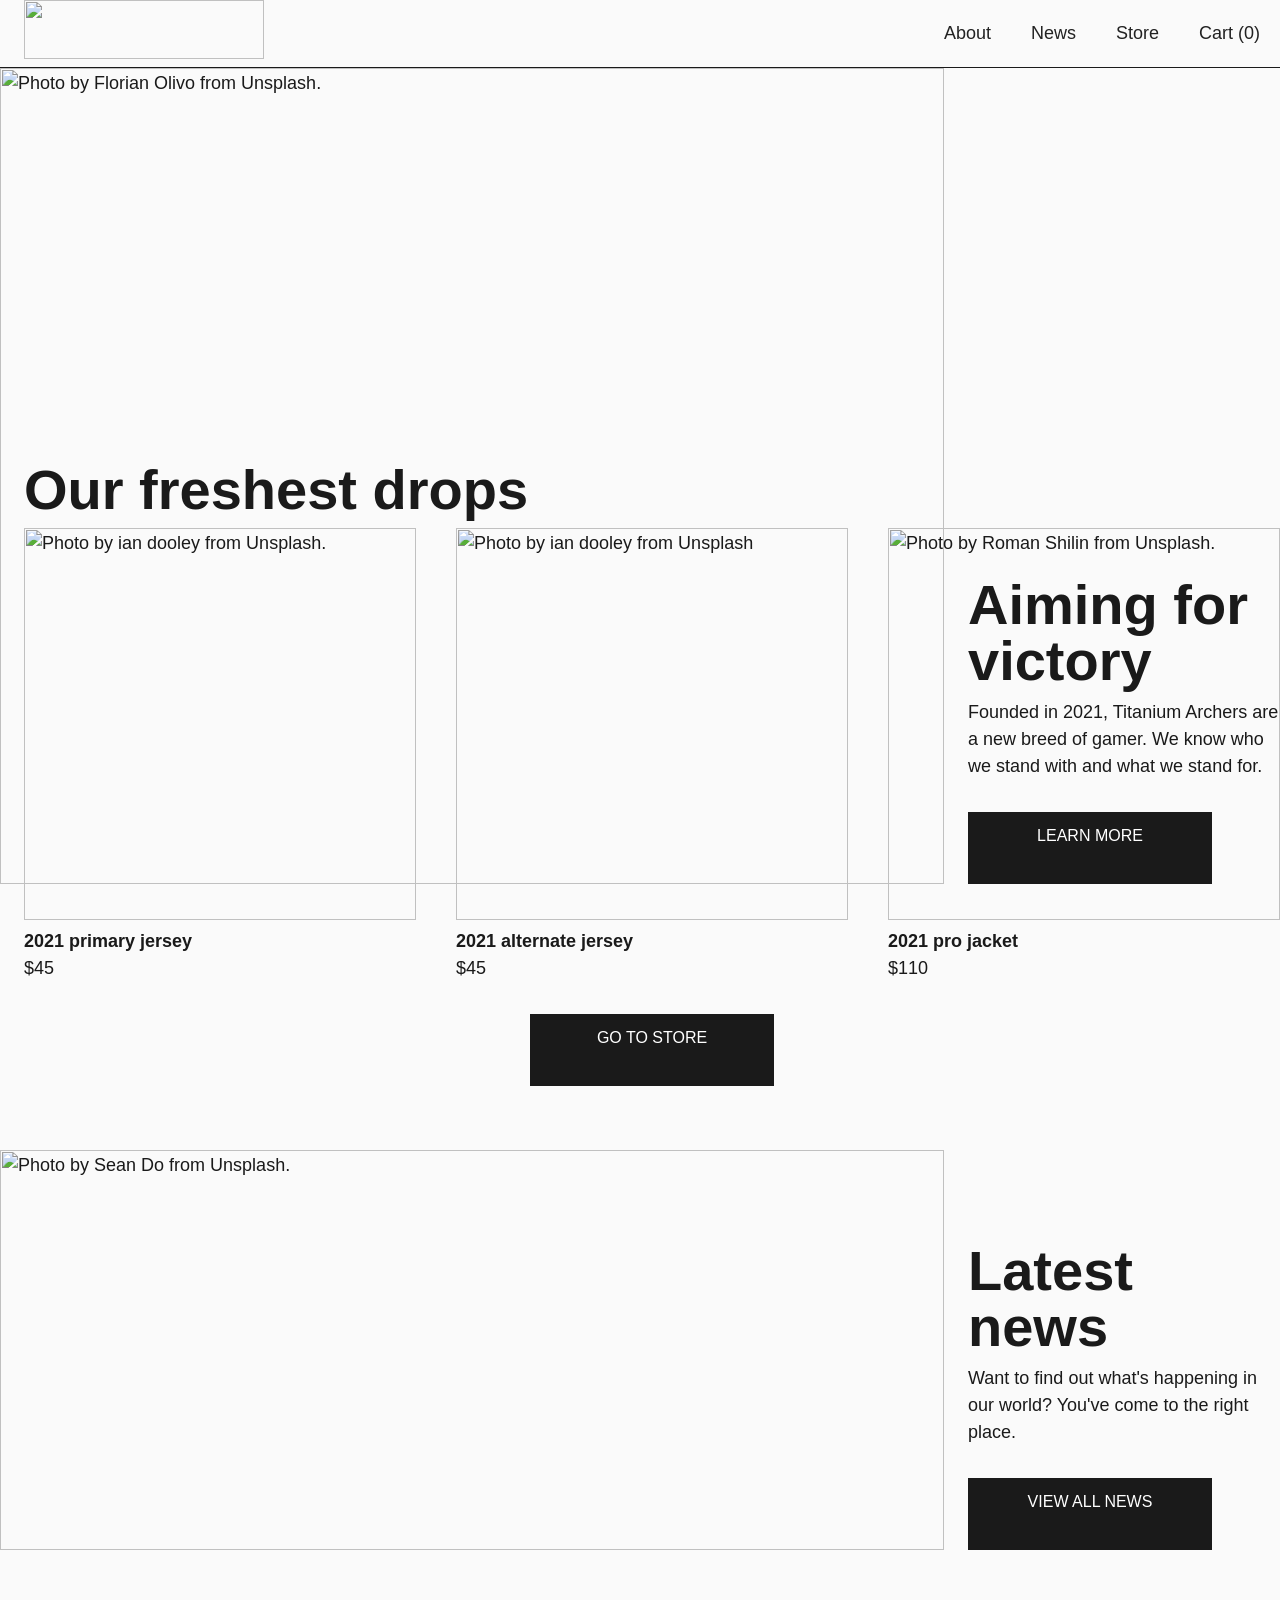
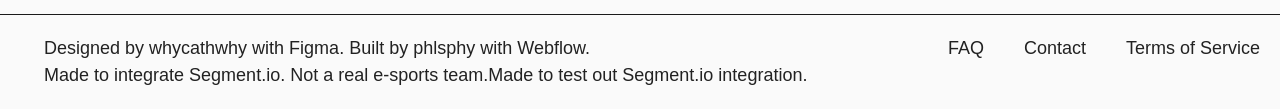
==== commit 7de59624: "Sync with updated Webflow HTML and CSS." ====
--- a/index.html
+++ b/index.html
@@ -31,13 +31,13 @@
             </div>
         </div>
     </div>
-    <header id="hero" class="hero header">
-        <div class="flex-container header w-container">
-            <div class="hero-image-mask header"><img
+    <header id="hero" class="hero top">
+        <div class="flex-container top w-container">
+            <div class="hero-image-mask top"><img
                     src="https://raw.githubusercontent.com/philly-lim-segment/philly-lim-segment.github.io/f38d016e087133a6d7b415a7e4086a808b5444dc/assets/images/florian-olivo-Mf23RF8xArY-unsplash.jpg"
                     sizes="(max-width: 767px) 100vw, 66vw"
                     alt="Photo by Florian Olivo from Unsplash."
-                    class="hero-image header" /></div>
+                    class="hero-image top" /></div>
             <div class="div-block">
                 <h1 class="heading-1">Aiming for victory</h1>
                 <p class="paragraph">Founded in 2021, Titanium Archers are a new breed of gamer. We know who we stand
@@ -80,9 +80,9 @@
             </div><a href="#" class="button w-button">Go to store</a>
         </div>
     </section>
-    <header id="hero" class="hero footer">
-        <div class="flex-container w-container">
-            <div class="hero-image-mask footer"><img
+    <header id="hero" class="hero bottom">
+        <div class="flex-container bottom w-container">
+            <div class="hero-image-mask bottom"><img
                     src="https://raw.githubusercontent.com/philly-lim-segment/philly-lim-segment.github.io/f38d016e087133a6d7b415a7e4086a808b5444dc/assets/images/sean-do-EHLd2utEf68-unsplash.jpg"
                     sizes="(max-width: 767px) 100vw, 66vw"
                     alt="Photo by Sean Do from Unsplash."
--- a/assets/css/index.css
+++ b/assets/css/index.css
@@ -13,455 +13,455 @@
       Start of custom Webflow CSS
       ========================================================================== */
 
-   body {
-     font-family: 'Work Sans', sans-serif;
-     color: #1a1a1a;
-     font-size: 18px;
-     line-height: 27px;
-   }
-   
-   h1 {
-     margin-top: 20px;
-     margin-bottom: 10px;
-     font-family: 'IBM Plex Mono', monospace;
-     font-size: 38px;
-     line-height: 44px;
-     font-weight: 700;
-   }
-   
-   h2 {
-     margin-top: 8px;
-     margin-bottom: 0px;
-     font-family: 'IBM Plex Mono', monospace;
-     font-size: 18px;
-     line-height: 27px;
-     font-weight: 700;
-   }
-   
-   .heading-1 {
-     display: block;
-     font-family: 'IBM Plex Mono', monospace;
-     font-size: 56px;
-     line-height: 56px;
-     text-align: left;
-   }
-   
-   .navbar {
-     position: relative;
-     margin-top: auto;
-     margin-left: auto;
-     border-style: none none solid;
-     border-width: 0px 0px 1px;
-     border-color: #1a1a1a #000;
-     border-radius: 0px;
-     background-color: #fafafa;
-     background-image: -webkit-gradient(linear, left top, left bottom, from(#fafafa), to(#fafafa));
-     background-image: linear-gradient(180deg, #fafafa, #fafafa);
-   }
-   
-   .branding {
-     width: 240px;
-     max-width: 100%;
-     margin-left: 16px;
-   }
-   
-   .body {
-     margin-top: 0px;
-     margin-bottom: 0px;
-     background-color: #fafafa;
-     -o-object-fit: fill;
-     object-fit: fill;
-   }
-   
-   .button {
-     width: 212px;
-     height: 48px;
-     margin-top: 32px;
-     padding: 12px 16px;
-     background-color: #1a1a1a;
-     font-family: 'Work Sans', sans-serif;
-     font-size: 16px;
-     line-height: 24px;
-     text-align: center;
-     text-decoration: none;
-     text-transform: uppercase;
-   }
-   
-   .merch {
-     position: relative;
-     left: 0%;
-     top: 0%;
-     right: auto;
-     bottom: auto;
-     margin-top: 0px;
-     padding-top: 0px;
-     padding-bottom: 64px;
-   }
-   
-   .centered-container {
-     position: relative;
-     max-width: 1416px;
-     margin-right: auto;
-     margin-left: auto;
-     padding-top: 32px;
-     padding-left: 24px;
-     -webkit-box-flex: 1;
-     -webkit-flex: 1;
-     -ms-flex: 1;
-     flex: 1;
-     text-align: center;
-   }
-   
-   .cards-grid-container {
-     display: -ms-grid;
-     display: grid;
-     grid-auto-columns: 1fr;
-     grid-column-gap: 40px;
-     grid-row-gap: 40px;
-     -ms-grid-columns: 1fr 1fr 1fr;
-     grid-template-columns: 1fr 1fr 1fr;
-     -ms-grid-rows: auto;
-     grid-template-rows: auto;
-     text-align: left;
-   }
-   
-   .cards-image-mask {
-     position: relative;
-     overflow: hidden;
-     width: 100%;
-     padding-top: 100%;
-     border-radius: 0%;
-   }
-   
-   .cards-image {
-     position: absolute;
-     left: 0%;
-     top: 0%;
-     right: 0%;
-     bottom: 0%;
-     width: 100%;
-     height: 100%;
-     max-width: none;
-     -o-object-fit: cover;
-     object-fit: cover;
-     -o-object-position: 50% 50%;
-     object-position: 50% 50%;
-   }
-   
-   .hero {
-     position: relative;
-     left: auto;
-     display: block;
-     padding-top: 0px;
-     padding-bottom: 0px;
-     -webkit-box-align: center;
-     -webkit-align-items: center;
-     -ms-flex-align: center;
-     align-items: center;
-   }
-   
-   .hero.header {
-     position: relative;
-     width: 100%;
-     height: 38%;
-   }
-   
-   .hero.bottom {
-     margin-bottom: 64px;
-   }
-   
-   .flex-container {
-     position: relative;
-     left: auto;
-     display: -webkit-box;
-     display: -webkit-flex;
-     display: -ms-flexbox;
-     display: flex;
-     max-width: 1416px;
-     -webkit-box-orient: horizontal;
-     -webkit-box-direction: normal;
-     -webkit-flex-direction: row;
-     -ms-flex-direction: row;
-     flex-direction: row;
-     -webkit-box-align: center;
-     -webkit-align-items: center;
-     -ms-flex-align: center;
-     align-items: center;
-     -webkit-box-flex: 1;
-     -webkit-flex: 1;
-     -ms-flex: 1;
-     flex: 1;
-   }
-   
-   .flex-container.top {
-     position: relative;
-     left: auto;
-     display: -webkit-box;
-     display: -webkit-flex;
-     display: -ms-flexbox;
-     display: flex;
-     -webkit-justify-content: space-around;
-     -ms-flex-pack: distribute;
-     justify-content: space-around;
-     -webkit-flex-wrap: nowrap;
-     -ms-flex-wrap: nowrap;
-     flex-wrap: nowrap;
-   }
-   
-   .hero-image-mask {
-     width: 944px;
-     height: 816px;
-     margin-right: 12px;
-     margin-left: 0px;
-   }
-   
-   .hero-image-mask.bottom {
-     height: 400px;
-   }
-   
-   .hero-image {
-     width: 944px;
-     height: 816px;
-     max-width: 100%;
-     margin-right: 0px;
-     padding-right: 0px;
-     -webkit-box-flex: 0;
-     -webkit-flex: 0 0.5 auto;
-     -ms-flex: 0 0.5 auto;
-     flex: 0 0.5 auto;
-     background-image: url("https://uploads-ssl.webflow.com/60a0c2dcfb0b5f513fb05555/60a0ce3494e38355380c9914_florian-olivo-Mf23RF8xArY-unsplash.jpg");
-     background-position: 0px 0px;
-     background-size: auto;
-     -o-object-fit: cover;
-     object-fit: cover;
-     -o-object-position: 50% 50%;
-     object-position: 50% 50%;
-   }
-   
-   .hero-image.footer {
-     height: 400px;
-   }
-   
-   .div-block {
-     width: 448px;
-     margin-left: 12px;
-     padding-left: 0px;
-     -webkit-align-self: flex-end;
-     -ms-flex-item-align: end;
-     align-self: flex-end;
-   }
-   
-   .container {
-     max-width: 100%;
-     margin-left: 24px;
-     border: 0px none #000;
-     border-radius: 0px;
-     background-color: transparent;
-     opacity: 1;
-   }
-   
-   .menu-button {
-     padding: 16px;
-   }
-   
-   .image {
-     width: 240px;
-     height: 59px;
-     -o-object-fit: cover;
-     object-fit: cover;
-   }
-   
-   .nav-menu {
-     float: left;
-   }
-   
-   .navbar-footer {
-     border-style: solid none none;
-     border-width: 1px 0px 0px;
-     border-color: #1a1a1a #000;
-     border-radius: 0px;
-     background-color: #fafafa;
-     background-image: -webkit-gradient(linear, left top, left bottom, from(#fafafa), to(#fafafa));
-     background-image: linear-gradient(180deg, #fafafa, #fafafa);
-   }
-   
-   .paragraph {
-     margin-bottom: 0px;
-   }
-   
-   .container-footer {
-     max-width: 100%;
-     margin-bottom: 0px;
-     margin-left: 24px;
-     border: 0px none #000;
-     border-radius: 0px;
-     background-color: transparent;
-     opacity: 1;
-   }
-   
-   .utility-page-wrap {
-     display: -webkit-box;
-     display: -webkit-flex;
-     display: -ms-flexbox;
-     display: flex;
-     width: 100vw;
-     height: 100vh;
-     max-height: 100%;
-     max-width: 100%;
-     -webkit-box-pack: center;
-     -webkit-justify-content: center;
-     -ms-flex-pack: center;
-     justify-content: center;
-     -webkit-box-align: center;
-     -webkit-align-items: center;
-     -ms-flex-align: center;
-     align-items: center;
-   }
-   
-   .utility-page-content {
-     display: -webkit-box;
-     display: -webkit-flex;
-     display: -ms-flexbox;
-     display: flex;
-     width: 260px;
-     -webkit-box-orient: vertical;
-     -webkit-box-direction: normal;
-     -webkit-flex-direction: column;
-     -ms-flex-direction: column;
-     flex-direction: column;
-     text-align: center;
-   }
-   
-   .nav-link {
-     font-style: normal;
-     text-decoration: none;
-   }
-   
-   @media screen and (max-width: 991px) {
-     .cards-grid-container {
-       grid-column-gap: 20px;
-     }
-   }
-   
-   @media screen and (max-width: 767px) {
-     .merch {
-       padding: 40px 20px;
-     }
-   
-     .cards-grid-container {
-       max-width: none;
-       -ms-grid-row-align: stretch;
-       align-self: stretch;
-       -ms-grid-columns: 1fr;
-       grid-template-columns: 1fr;
-       -ms-grid-rows: auto auto auto;
-       grid-template-rows: auto auto auto;
-     }
-   
-     .hero {
-       padding: 40px 20px;
-     }
-   
-     .flex-container {
-       -webkit-box-orient: vertical;
-       -webkit-box-direction: normal;
-       -webkit-flex-direction: column;
-       -ms-flex-direction: column;
-       flex-direction: column;
-     }
-   
-     .hero-image-mask {
-       margin-right: 0px;
-       margin-left: 0px;
-       -webkit-box-ordinal-group: 0;
-       -webkit-order: -1;
-       -ms-flex-order: -1;
-       order: -1;
-     }
-   }
-   
-   @media screen and (max-width: 479px) {
-     .centered-container {
-       text-align: left;
-     }
-   
-     .cards-grid-container {
-       margin-right: 0px;
-       margin-left: 0px;
-       padding-top: 20px;
-       padding-bottom: 20px;
-       -ms-grid-columns: 1fr;
-       grid-template-columns: 1fr;
-     }
-   }
-   
-   @media screen and (max-width: 767px) {
-     #w-node-feea7abb-31f7-f611-3bdf-714df68090d9-1eb05556 {
-       -ms-grid-row: span 1;
-       grid-row-start: span 1;
-       -ms-grid-row-span: 1;
-       grid-row-end: span 1;
-       -ms-grid-column: span 1;
-       grid-column-start: span 1;
-       -ms-grid-column-span: 1;
-       grid-column-end: span 1;
-     }
-   
-     #w-node-feea7abb-31f7-f611-3bdf-714df68090db-1eb05556 {
-       -ms-grid-row: span 1;
-       grid-row-start: span 1;
-       -ms-grid-row-span: 1;
-       grid-row-end: span 1;
-       -ms-grid-column: span 1;
-       grid-column-start: span 1;
-       -ms-grid-column-span: 1;
-       grid-column-end: span 1;
-     }
-   
-     #w-node-feea7abb-31f7-f611-3bdf-714df68090e0-1eb05556 {
-       -ms-grid-row: span 1;
-       grid-row-start: span 1;
-       -ms-grid-row-span: 1;
-       grid-row-end: span 1;
-       -ms-grid-column: span 1;
-       grid-column-start: span 1;
-       -ms-grid-column-span: 1;
-       grid-column-end: span 1;
-     }
-   
-     #w-node-feea7abb-31f7-f611-3bdf-714df68090e2-1eb05556 {
-       -ms-grid-row: span 1;
-       grid-row-start: span 1;
-       -ms-grid-row-span: 1;
-       grid-row-end: span 1;
-       -ms-grid-column: span 1;
-       grid-column-start: span 1;
-       -ms-grid-column-span: 1;
-       grid-column-end: span 1;
-       -ms-grid-row-align: start;
-       align-self: start;
-     }
-   }
-   
-   @media screen and (max-width: 479px) {
-     #w-node-feea7abb-31f7-f611-3bdf-714df68090cf-1eb05556 {
-       -ms-grid-column: span 1;
-       grid-column-start: span 1;
-       -ms-grid-column-span: 1;
-       grid-column-end: span 1;
-     }
-   
-     #w-node-feea7abb-31f7-f611-3bdf-714df68090d6-1eb05556 {
-       -ms-grid-column: span 1;
-       grid-column-start: span 1;
-       -ms-grid-column-span: 1;
-       grid-column-end: span 1;
-     }
-   
-     #w-node-feea7abb-31f7-f611-3bdf-714df68090dd-1eb05556 {
-       -ms-grid-column: span 1;
-       grid-column-start: span 1;
-       -ms-grid-column-span: 1;
-       grid-column-end: span 1;
-     }
-   }+      body {
+        font-family: 'Work Sans', sans-serif;
+        color: #1a1a1a;
+        font-size: 18px;
+        line-height: 27px;
+      }
+      
+      h1 {
+        margin-top: 20px;
+        margin-bottom: 10px;
+        font-family: 'IBM Plex Mono', sans-serif;
+        font-size: 38px;
+        line-height: 44px;
+        font-weight: 700;
+      }
+      
+      h2 {
+        margin-top: 8px;
+        margin-bottom: 0px;
+        font-family: 'IBM Plex Mono', sans-serif;
+        font-size: 18px;
+        line-height: 27px;
+        font-weight: 700;
+      }
+      
+      .heading-1 {
+        display: block;
+        font-family: 'IBM Plex Mono', sans-serif;
+        font-size: 56px;
+        line-height: 56px;
+        text-align: left;
+      }
+      
+      .navbar {
+        position: relative;
+        margin-top: auto;
+        margin-left: auto;
+        border-style: none none solid;
+        border-width: 0px 0px 1px;
+        border-color: #1a1a1a #000;
+        border-radius: 0px;
+        background-color: #fafafa;
+        background-image: -webkit-gradient(linear, left top, left bottom, from(#fafafa), to(#fafafa));
+        background-image: linear-gradient(180deg, #fafafa, #fafafa);
+      }
+      
+      .branding {
+        width: 240px;
+        max-width: 100%;
+        margin-left: 16px;
+      }
+      
+      .body {
+        margin-top: 0px;
+        margin-bottom: 0px;
+        background-color: #fafafa;
+        -o-object-fit: fill;
+        object-fit: fill;
+      }
+      
+      .button {
+        width: 212px;
+        height: 48px;
+        margin-top: 32px;
+        padding: 12px 16px;
+        background-color: #1a1a1a;
+        font-family: 'Work Sans', sans-serif;
+        font-size: 16px;
+        line-height: 24px;
+        text-align: center;
+        text-decoration: none;
+        text-transform: uppercase;
+      }
+      
+      .merch {
+        position: relative;
+        left: 0%;
+        top: 0%;
+        right: auto;
+        bottom: auto;
+        margin-top: 0px;
+        padding-top: 0px;
+        padding-bottom: 64px;
+      }
+      
+      .centered-container {
+        position: relative;
+        max-width: 1416px;
+        margin-right: auto;
+        margin-left: auto;
+        padding-top: 32px;
+        padding-left: 24px;
+        -webkit-box-flex: 1;
+        -webkit-flex: 1;
+        -ms-flex: 1;
+        flex: 1;
+        text-align: center;
+      }
+      
+      .cards-grid-container {
+        display: -ms-grid;
+        display: grid;
+        grid-auto-columns: 1fr;
+        grid-column-gap: 40px;
+        grid-row-gap: 40px;
+        -ms-grid-columns: 1fr 1fr 1fr;
+        grid-template-columns: 1fr 1fr 1fr;
+        -ms-grid-rows: auto;
+        grid-template-rows: auto;
+        text-align: left;
+      }
+      
+      .cards-image-mask {
+        position: relative;
+        overflow: hidden;
+        width: 100%;
+        padding-top: 100%;
+        border-radius: 0%;
+      }
+      
+      .cards-image {
+        position: absolute;
+        left: 0%;
+        top: 0%;
+        right: 0%;
+        bottom: 0%;
+        width: 100%;
+        height: 100%;
+        max-width: none;
+        -o-object-fit: cover;
+        object-fit: cover;
+        -o-object-position: 50% 50%;
+        object-position: 50% 50%;
+      }
+      
+      .hero {
+        position: relative;
+        left: auto;
+        display: block;
+        padding-top: 0px;
+        padding-bottom: 0px;
+        -webkit-box-align: center;
+        -webkit-align-items: center;
+        -ms-flex-align: center;
+        align-items: center;
+      }
+      
+      .hero.top {
+        position: relative;
+        width: 100%;
+        height: 38%;
+      }
+      
+      .hero.bottom {
+        margin-bottom: 64px;
+      }
+      
+      .flex-container {
+        position: relative;
+        left: auto;
+        display: -webkit-box;
+        display: -webkit-flex;
+        display: -ms-flexbox;
+        display: flex;
+        max-width: 1416px;
+        -webkit-box-orient: horizontal;
+        -webkit-box-direction: normal;
+        -webkit-flex-direction: row;
+        -ms-flex-direction: row;
+        flex-direction: row;
+        -webkit-box-align: center;
+        -webkit-align-items: center;
+        -ms-flex-align: center;
+        align-items: center;
+        -webkit-box-flex: 1;
+        -webkit-flex: 1;
+        -ms-flex: 1;
+        flex: 1;
+      }
+      
+      .flex-container.top {
+        position: relative;
+        left: auto;
+        display: -webkit-box;
+        display: -webkit-flex;
+        display: -ms-flexbox;
+        display: flex;
+        -webkit-justify-content: space-around;
+        -ms-flex-pack: distribute;
+        justify-content: space-around;
+        -webkit-flex-wrap: nowrap;
+        -ms-flex-wrap: nowrap;
+        flex-wrap: nowrap;
+      }
+      
+      .hero-image-mask {
+        width: 944px;
+        height: 816px;
+        margin-right: 12px;
+        margin-left: 0px;
+      }
+      
+      .hero-image-mask.bottom {
+        height: 400px;
+      }
+      
+      .hero-image {
+        width: 944px;
+        height: 816px;
+        max-width: 100%;
+        margin-right: 0px;
+        padding-right: 0px;
+        -webkit-box-flex: 0;
+        -webkit-flex: 0 0.5 auto;
+        -ms-flex: 0 0.5 auto;
+        flex: 0 0.5 auto;
+        background-image: url("https://uploads-ssl.webflow.com/60a0c2dcfb0b5f513fb05555/60a0ce3494e38355380c9914_florian-olivo-Mf23RF8xArY-unsplash.jpg");
+        background-position: 0px 0px;
+        background-size: auto;
+        -o-object-fit: cover;
+        object-fit: cover;
+        -o-object-position: 50% 50%;
+        object-position: 50% 50%;
+      }
+      
+      .hero-image.footer {
+        height: 400px;
+      }
+      
+      .div-block {
+        width: 448px;
+        margin-left: 12px;
+        padding-left: 0px;
+        -webkit-align-self: flex-end;
+        -ms-flex-item-align: end;
+        align-self: flex-end;
+      }
+      
+      .container {
+        max-width: 100%;
+        margin-left: 24px;
+        border: 0px none #000;
+        border-radius: 0px;
+        background-color: transparent;
+        opacity: 1;
+      }
+      
+      .menu-button {
+        padding: 16px;
+      }
+      
+      .image {
+        width: 240px;
+        height: 59px;
+        -o-object-fit: cover;
+        object-fit: cover;
+      }
+      
+      .nav-menu {
+        float: left;
+      }
+      
+      .navbar-footer {
+        border-style: solid none none;
+        border-width: 1px 0px 0px;
+        border-color: #1a1a1a #000;
+        border-radius: 0px;
+        background-color: #fafafa;
+        background-image: -webkit-gradient(linear, left top, left bottom, from(#fafafa), to(#fafafa));
+        background-image: linear-gradient(180deg, #fafafa, #fafafa);
+      }
+      
+      .paragraph {
+        margin-bottom: 0px;
+      }
+      
+      .container-footer {
+        max-width: 100%;
+        margin-bottom: 0px;
+        margin-left: 24px;
+        border: 0px none #000;
+        border-radius: 0px;
+        background-color: transparent;
+        opacity: 1;
+      }
+      
+      .utility-page-wrap {
+        display: -webkit-box;
+        display: -webkit-flex;
+        display: -ms-flexbox;
+        display: flex;
+        width: 100vw;
+        height: 100vh;
+        max-height: 100%;
+        max-width: 100%;
+        -webkit-box-pack: center;
+        -webkit-justify-content: center;
+        -ms-flex-pack: center;
+        justify-content: center;
+        -webkit-box-align: center;
+        -webkit-align-items: center;
+        -ms-flex-align: center;
+        align-items: center;
+      }
+      
+      .utility-page-content {
+        display: -webkit-box;
+        display: -webkit-flex;
+        display: -ms-flexbox;
+        display: flex;
+        width: 260px;
+        -webkit-box-orient: vertical;
+        -webkit-box-direction: normal;
+        -webkit-flex-direction: column;
+        -ms-flex-direction: column;
+        flex-direction: column;
+        text-align: center;
+      }
+      
+      .nav-link {
+        font-style: normal;
+        text-decoration: none;
+      }
+      
+      @media screen and (max-width: 991px) {
+        .cards-grid-container {
+          grid-column-gap: 20px;
+        }
+      }
+      
+      @media screen and (max-width: 767px) {
+        .merch {
+          padding: 40px 20px;
+        }
+      
+        .cards-grid-container {
+          max-width: none;
+          -ms-grid-row-align: stretch;
+          align-self: stretch;
+          -ms-grid-columns: 1fr;
+          grid-template-columns: 1fr;
+          -ms-grid-rows: auto auto auto;
+          grid-template-rows: auto auto auto;
+        }
+      
+        .hero {
+          padding: 40px 20px;
+        }
+      
+        .flex-container {
+          -webkit-box-orient: vertical;
+          -webkit-box-direction: normal;
+          -webkit-flex-direction: column;
+          -ms-flex-direction: column;
+          flex-direction: column;
+        }
+      
+        .hero-image-mask {
+          margin-right: 0px;
+          margin-left: 0px;
+          -webkit-box-ordinal-group: 0;
+          -webkit-order: -1;
+          -ms-flex-order: -1;
+          order: -1;
+        }
+      }
+      
+      @media screen and (max-width: 479px) {
+        .centered-container {
+          text-align: left;
+        }
+      
+        .cards-grid-container {
+          margin-right: 0px;
+          margin-left: 0px;
+          padding-top: 20px;
+          padding-bottom: 20px;
+          -ms-grid-columns: 1fr;
+          grid-template-columns: 1fr;
+        }
+      }
+      
+      @media screen and (max-width: 767px) {
+        #w-node-feea7abb-31f7-f611-3bdf-714df68090d9-1eb05556 {
+          -ms-grid-row: span 1;
+          grid-row-start: span 1;
+          -ms-grid-row-span: 1;
+          grid-row-end: span 1;
+          -ms-grid-column: span 1;
+          grid-column-start: span 1;
+          -ms-grid-column-span: 1;
+          grid-column-end: span 1;
+        }
+      
+        #w-node-feea7abb-31f7-f611-3bdf-714df68090db-1eb05556 {
+          -ms-grid-row: span 1;
+          grid-row-start: span 1;
+          -ms-grid-row-span: 1;
+          grid-row-end: span 1;
+          -ms-grid-column: span 1;
+          grid-column-start: span 1;
+          -ms-grid-column-span: 1;
+          grid-column-end: span 1;
+        }
+      
+        #w-node-feea7abb-31f7-f611-3bdf-714df68090e0-1eb05556 {
+          -ms-grid-row: span 1;
+          grid-row-start: span 1;
+          -ms-grid-row-span: 1;
+          grid-row-end: span 1;
+          -ms-grid-column: span 1;
+          grid-column-start: span 1;
+          -ms-grid-column-span: 1;
+          grid-column-end: span 1;
+        }
+      
+        #w-node-feea7abb-31f7-f611-3bdf-714df68090e2-1eb05556 {
+          -ms-grid-row: span 1;
+          grid-row-start: span 1;
+          -ms-grid-row-span: 1;
+          grid-row-end: span 1;
+          -ms-grid-column: span 1;
+          grid-column-start: span 1;
+          -ms-grid-column-span: 1;
+          grid-column-end: span 1;
+          -ms-grid-row-align: start;
+          align-self: start;
+        }
+      }
+      
+      @media screen and (max-width: 479px) {
+        #w-node-feea7abb-31f7-f611-3bdf-714df68090cf-1eb05556 {
+          -ms-grid-column: span 1;
+          grid-column-start: span 1;
+          -ms-grid-column-span: 1;
+          grid-column-end: span 1;
+        }
+      
+        #w-node-feea7abb-31f7-f611-3bdf-714df68090d6-1eb05556 {
+          -ms-grid-column: span 1;
+          grid-column-start: span 1;
+          -ms-grid-column-span: 1;
+          grid-column-end: span 1;
+        }
+      
+        #w-node-feea7abb-31f7-f611-3bdf-714df68090dd-1eb05556 {
+          -ms-grid-column: span 1;
+          grid-column-start: span 1;
+          -ms-grid-column-span: 1;
+          grid-column-end: span 1;
+        }
+      }
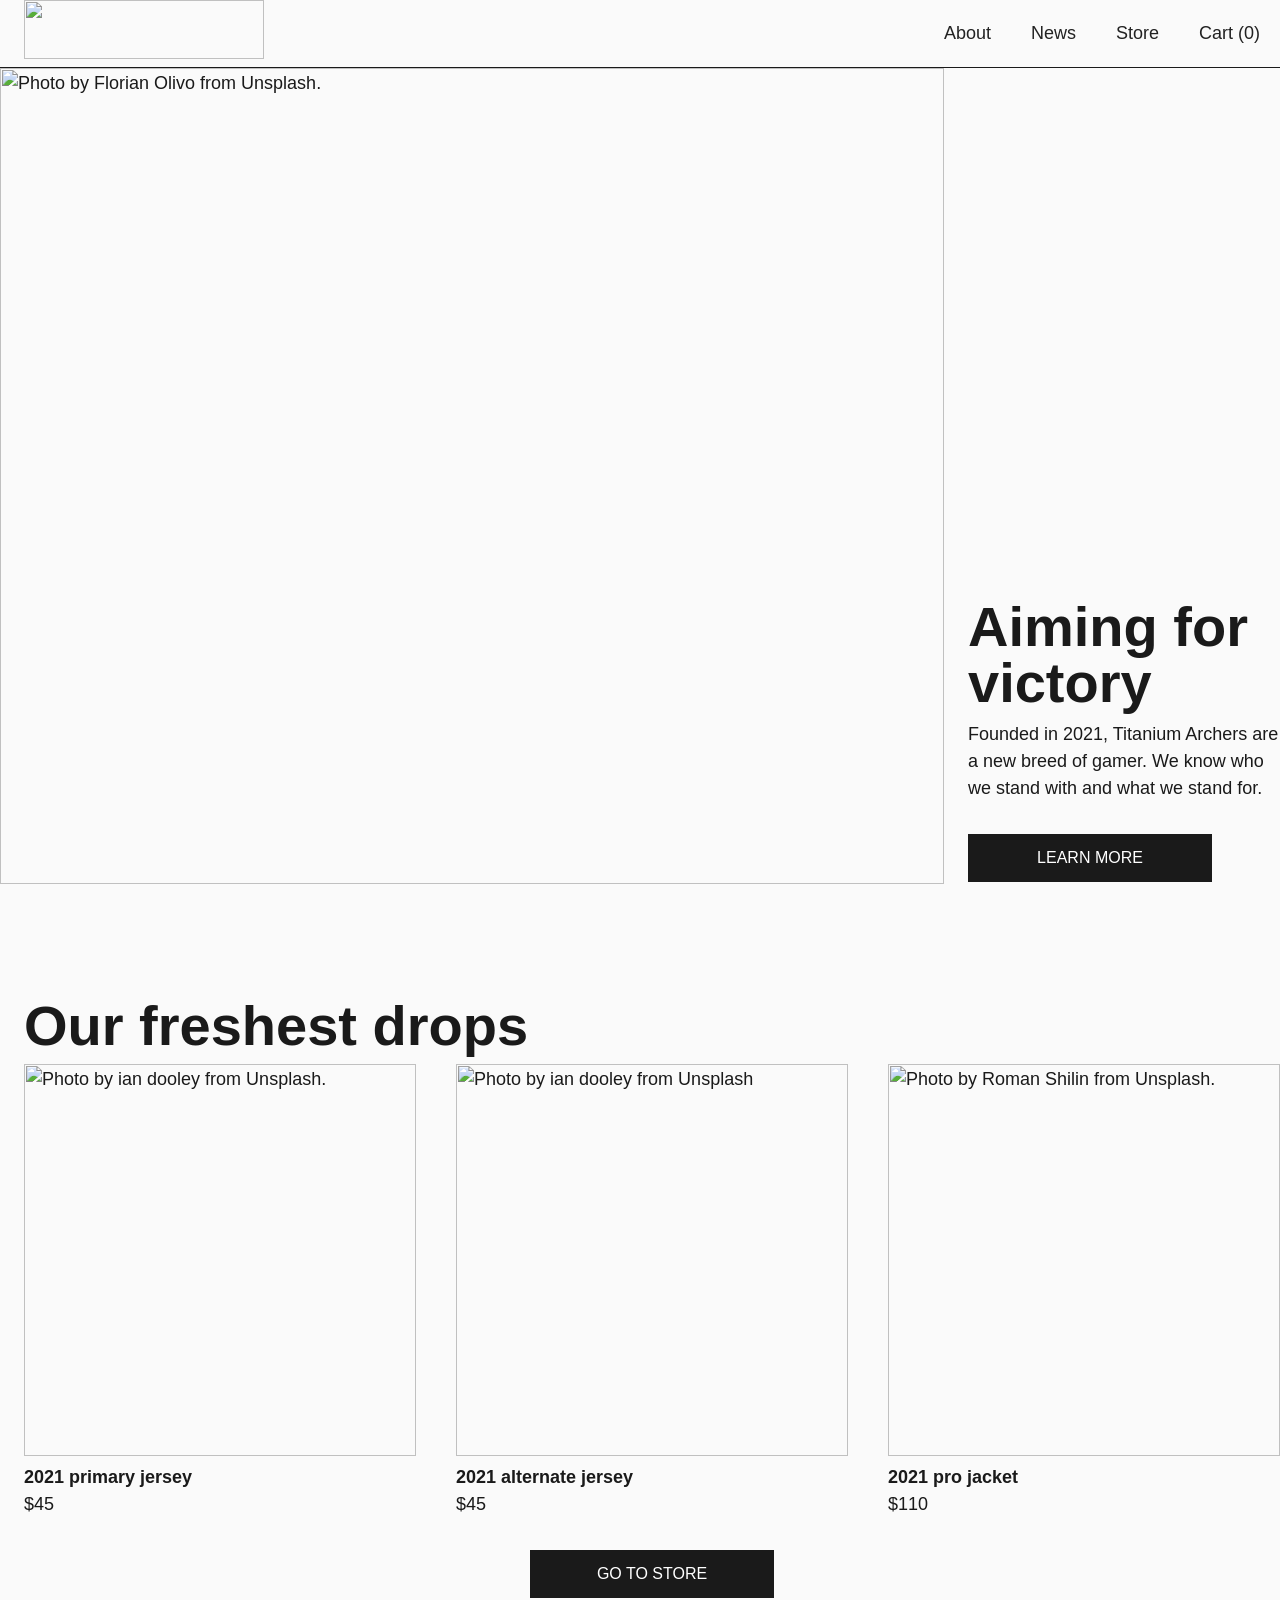
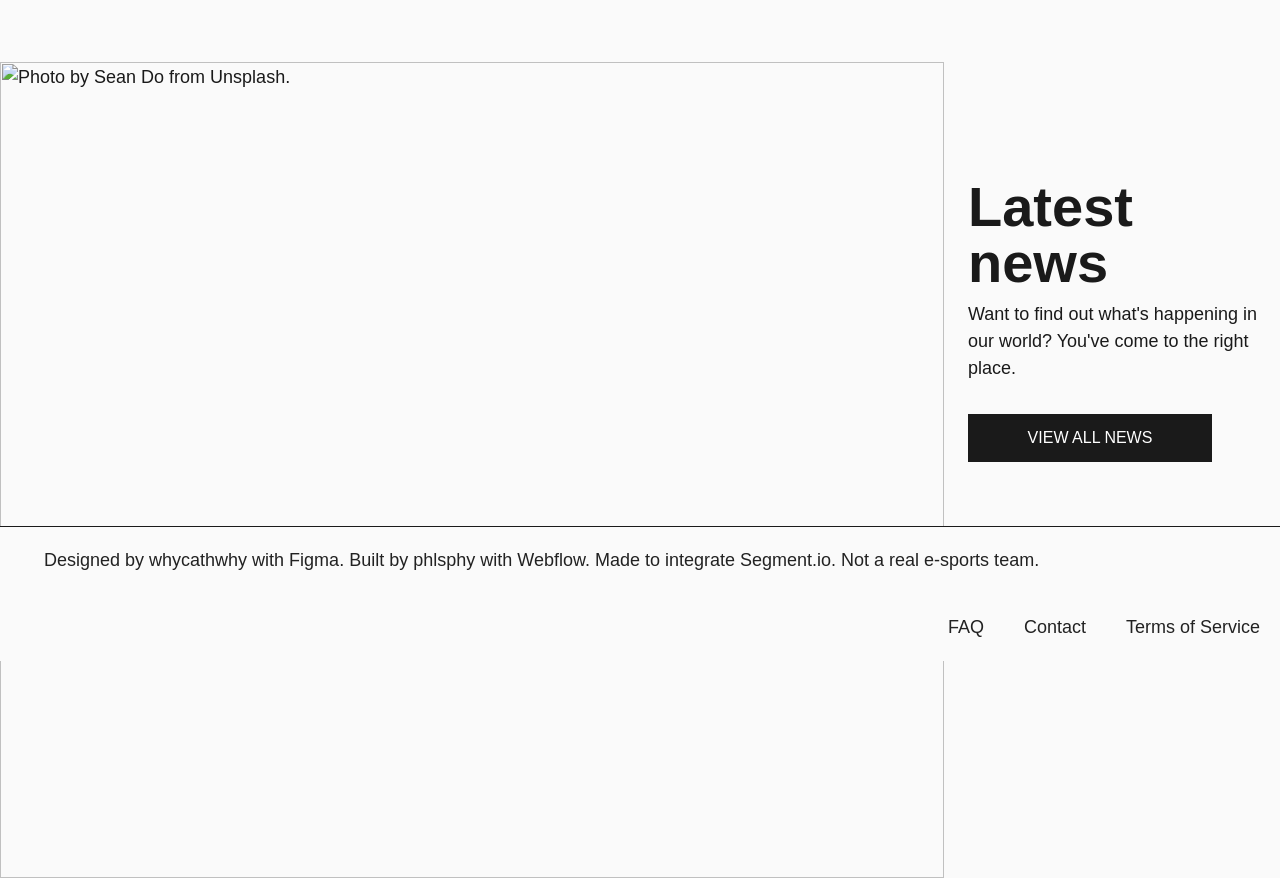
==== commit a55c5122: "HTML and CSS fixes." ====
--- a/index.html
+++ b/index.html
@@ -96,7 +96,7 @@
     </header>
     <div data-collapse="medium" data-animation="default" data-duration="400" role="banner" class="navbar-footer w-nav">
         <div class="container w-container">
-            <nav role="navigation" class="nav-menu w-nav-menu"><a href="#" class="w-nav-link">Designed by whycathwhy with Figma. Built by phlsphy with Webflow.<br/>Made to integrate Segment.io. Not a real e-sports team.Made to test out Segment.io integration.</a>
+            <nav role="navigation" class="nav-menu w-nav-menu"><a href="#" class="w-nav-link">Designed by whycathwhy with Figma. Built by phlsphy with Webflow. Made to integrate Segment.io. Not a real e-sports team.</a>
             </nav>
             <nav role="navigation" class="w-nav-menu"><a href="#" class="w-nav-link">FAQ</a><a href="#"
                     class="w-nav-link">Contact</a><a href="#" class="w-nav-link">Terms of Service</a></nav>
--- a/assets/css/index.css
+++ b/assets/css/index.css
@@ -75,7 +75,6 @@
       
       .button {
         width: 212px;
-        height: 48px;
         margin-top: 32px;
         padding: 12px 16px;
         background-color: #1a1a1a;
@@ -163,7 +162,6 @@
       .hero.top {
         position: relative;
         width: 100%;
-        height: 38%;
       }
       
       .hero.bottom {
@@ -191,6 +189,7 @@
         -webkit-flex: 1;
         -ms-flex: 1;
         flex: 1;
+        margin-bottom:64px;
       }
       
       .flex-container.top {
@@ -210,10 +209,17 @@
       
       .hero-image-mask {
         width: 944px;
-        height: 816px;
+        height: 814px;
         margin-right: 12px;
         margin-left: 0px;
       }
+
+      .hero-image-mask.top {
+        width: 944px;
+        height: 814px;
+        margin-right: 12px;
+        margin-left: 0px;
+    }
       
       .hero-image-mask.bottom {
         height: 400px;
@@ -238,7 +244,7 @@
         object-position: 50% 50%;
       }
       
-      .hero-image.footer {
+      .hero-image.bottom {
         height: 400px;
       }
       
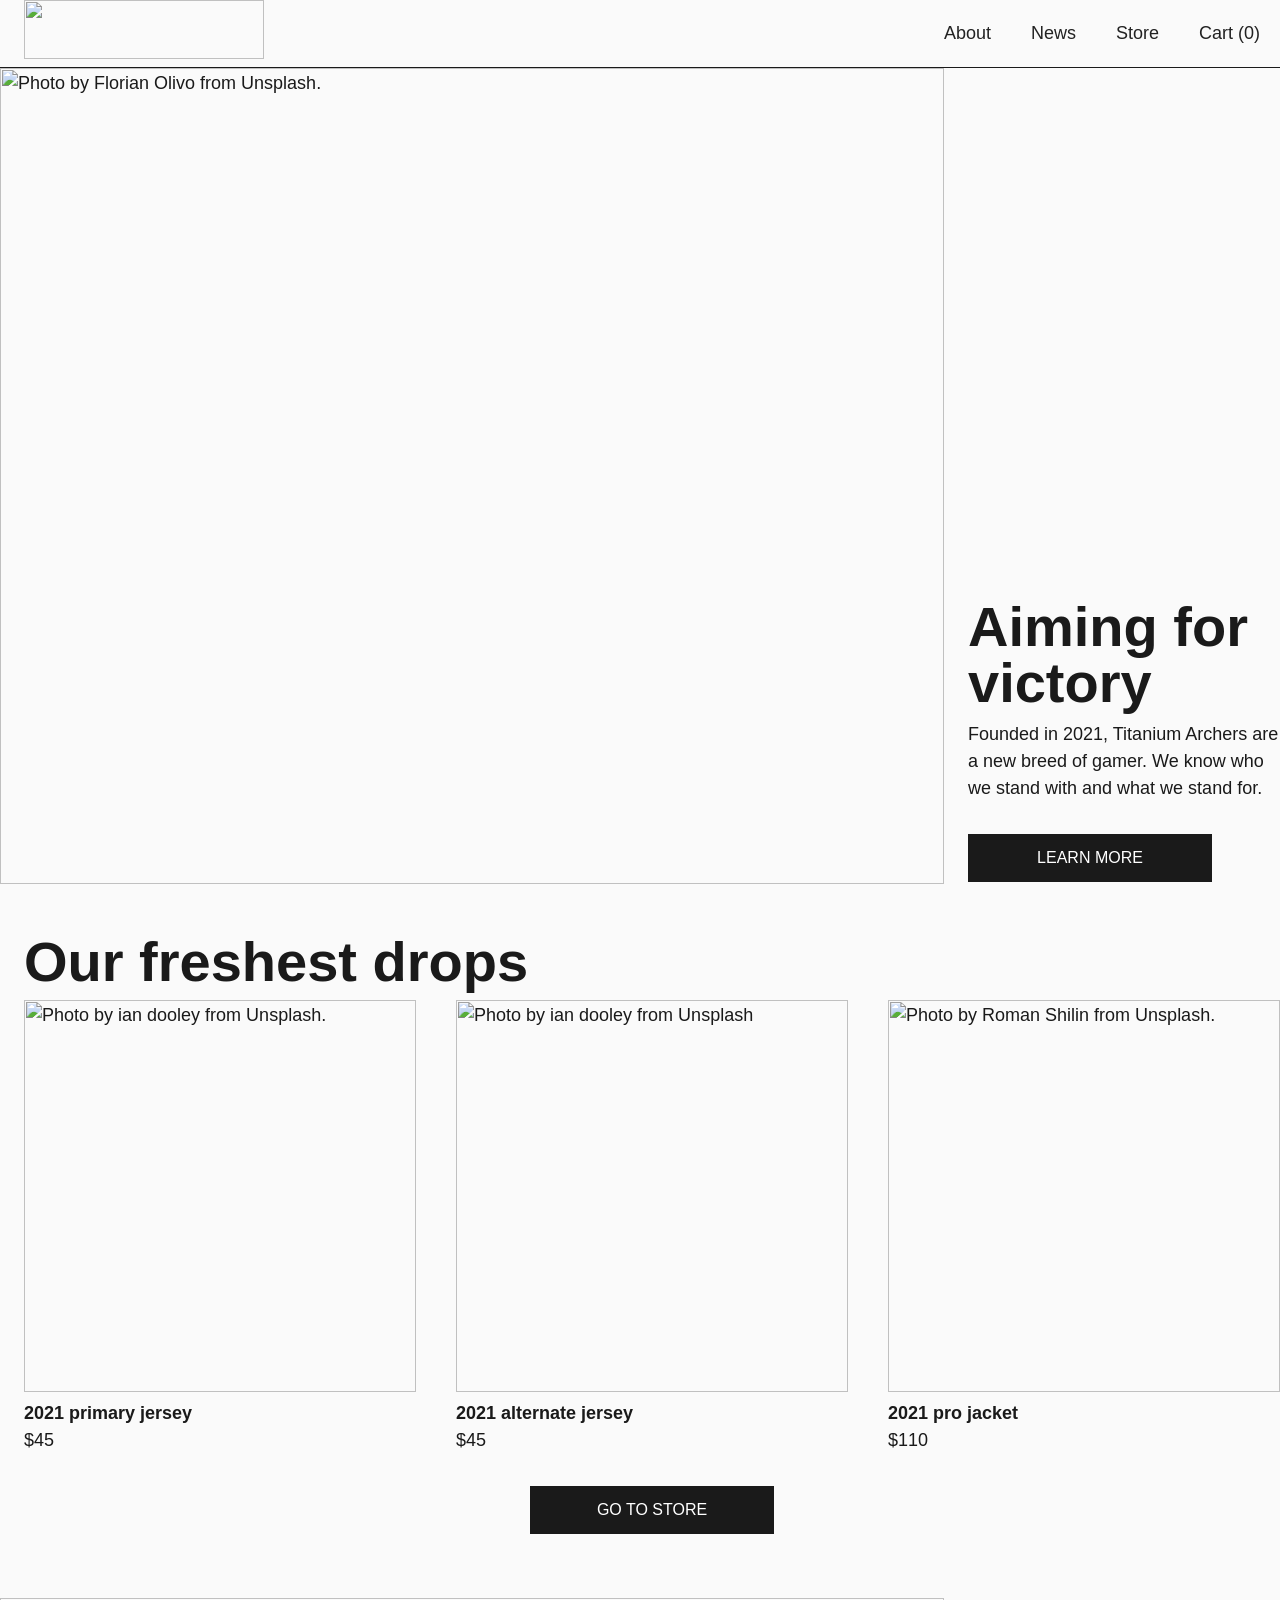
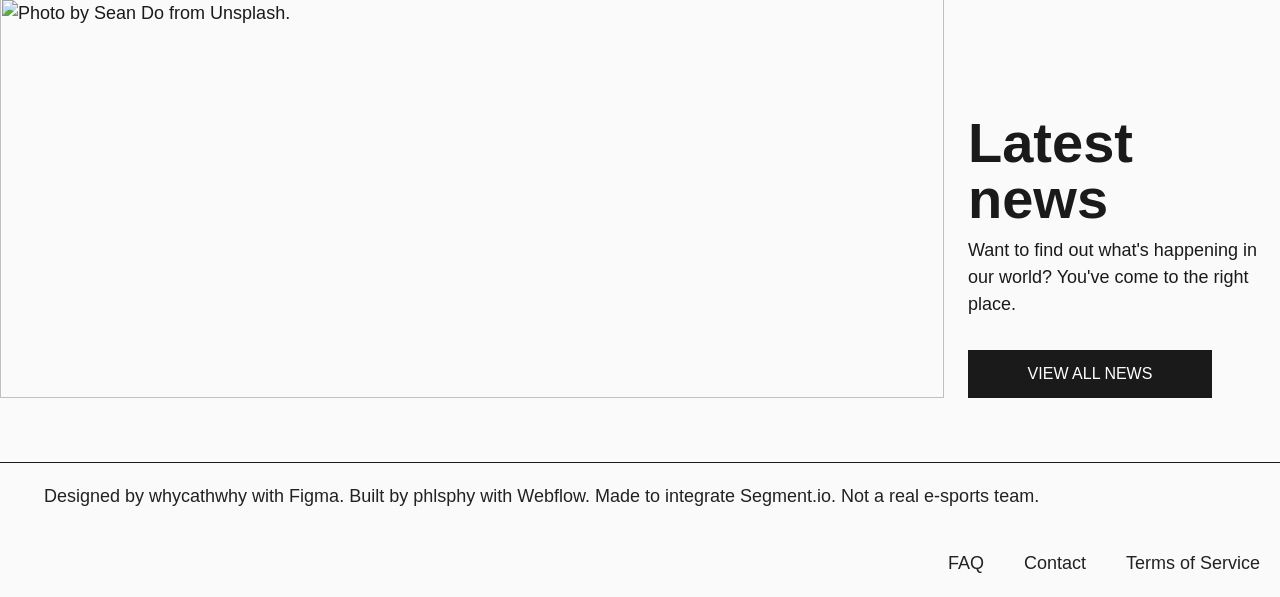
==== commit fdb153c4: "Rename some footer classes to 'bottom'." ====
--- a/index.html
+++ b/index.html
@@ -86,8 +86,8 @@
                     src="https://raw.githubusercontent.com/philly-lim-segment/philly-lim-segment.github.io/f38d016e087133a6d7b415a7e4086a808b5444dc/assets/images/sean-do-EHLd2utEf68-unsplash.jpg"
                     sizes="(max-width: 767px) 100vw, 66vw"
                     alt="Photo by Sean Do from Unsplash."
-                    class="hero-image footer" /></div>
-            <div class="div-block footer">
+                    class="hero-image bottom" /></div>
+            <div class="div-block bottom">
                 <h1 class="heading-1">Latest news</h1>
                 <p class="paragraph">Want to find out what&#x27;s happening in our world? You&#x27;ve come to the right
                     place.</p><a href="#" class="button w-button">View all news</a>
--- a/assets/css/index.css
+++ b/assets/css/index.css
@@ -189,7 +189,6 @@
         -webkit-flex: 1;
         -ms-flex: 1;
         flex: 1;
-        margin-bottom:64px;
       }
       
       .flex-container.top {
@@ -209,7 +208,6 @@
       
       .hero-image-mask {
         width: 944px;
-        height: 814px;
         margin-right: 12px;
         margin-left: 0px;
       }
@@ -235,7 +233,6 @@
         -webkit-flex: 0 0.5 auto;
         -ms-flex: 0 0.5 auto;
         flex: 0 0.5 auto;
-        background-image: url("https://uploads-ssl.webflow.com/60a0c2dcfb0b5f513fb05555/60a0ce3494e38355380c9914_florian-olivo-Mf23RF8xArY-unsplash.jpg");
         background-position: 0px 0px;
         background-size: auto;
         -o-object-fit: cover;
